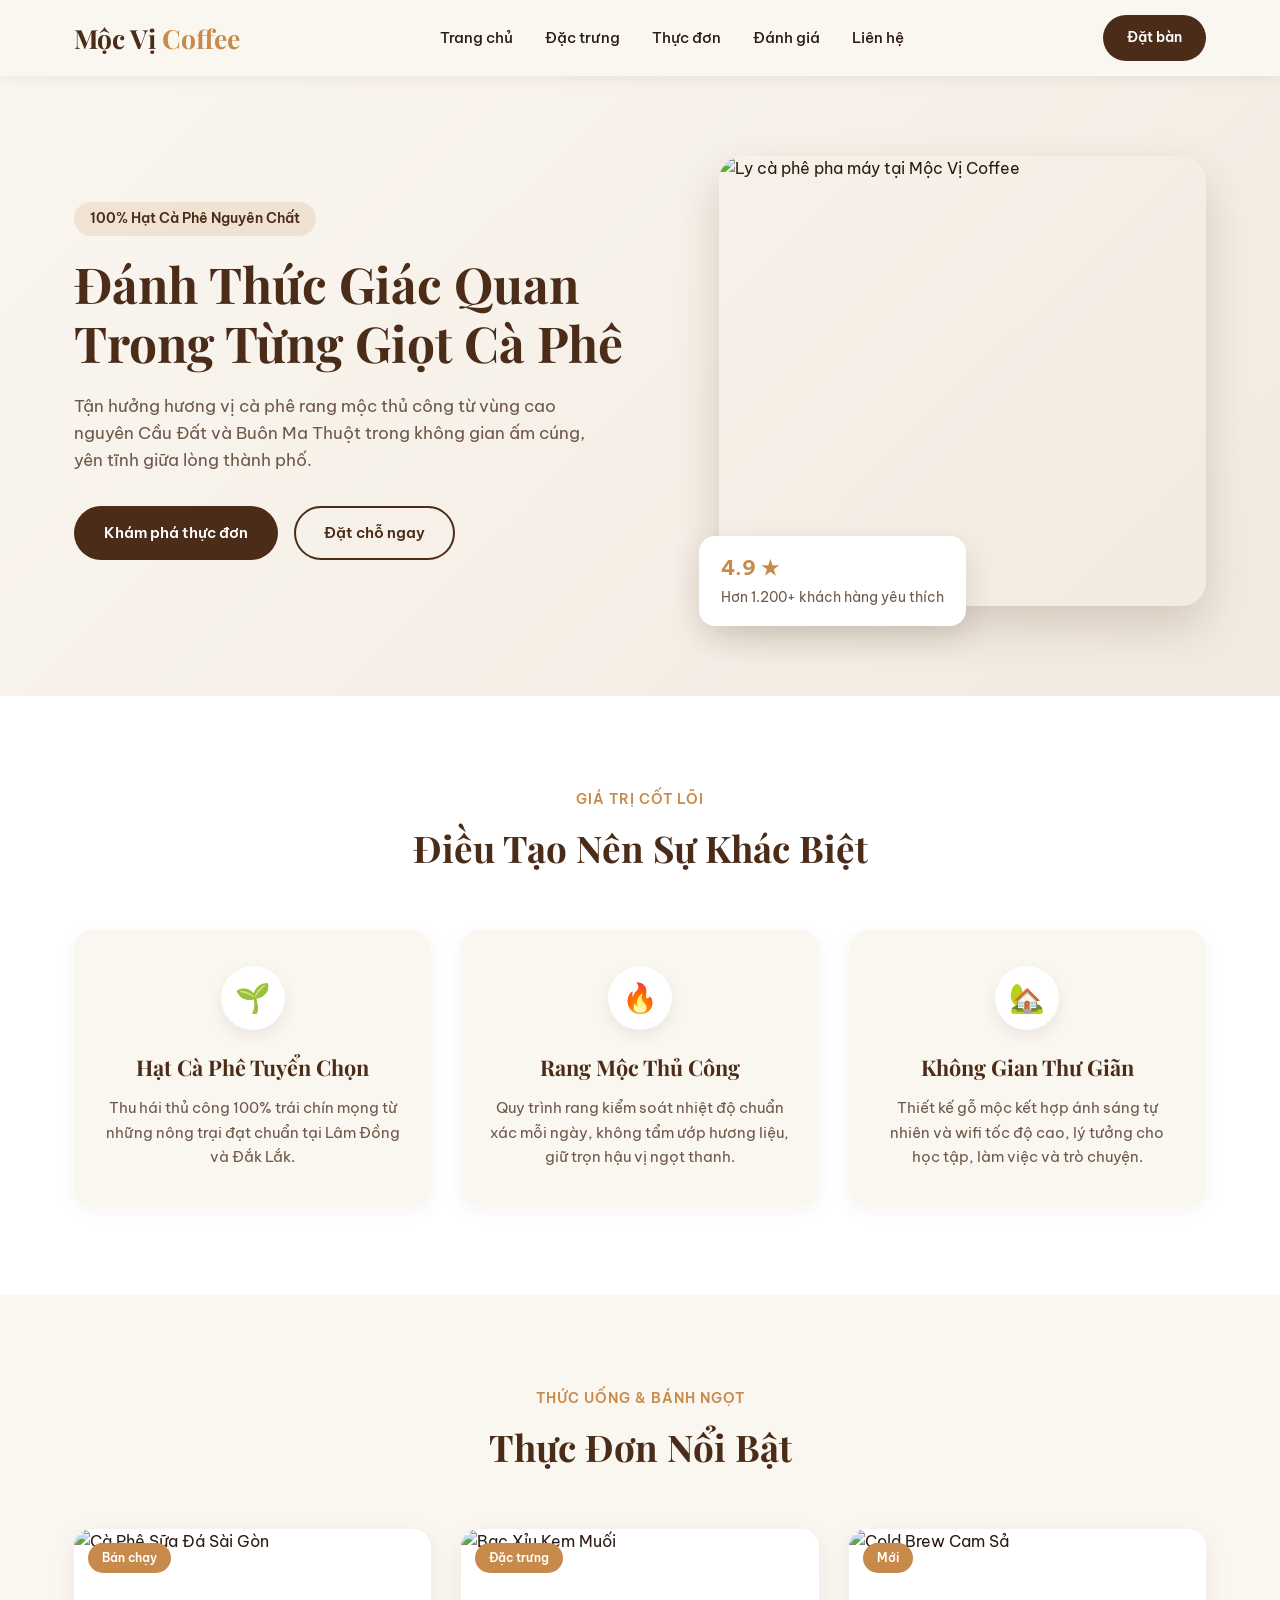
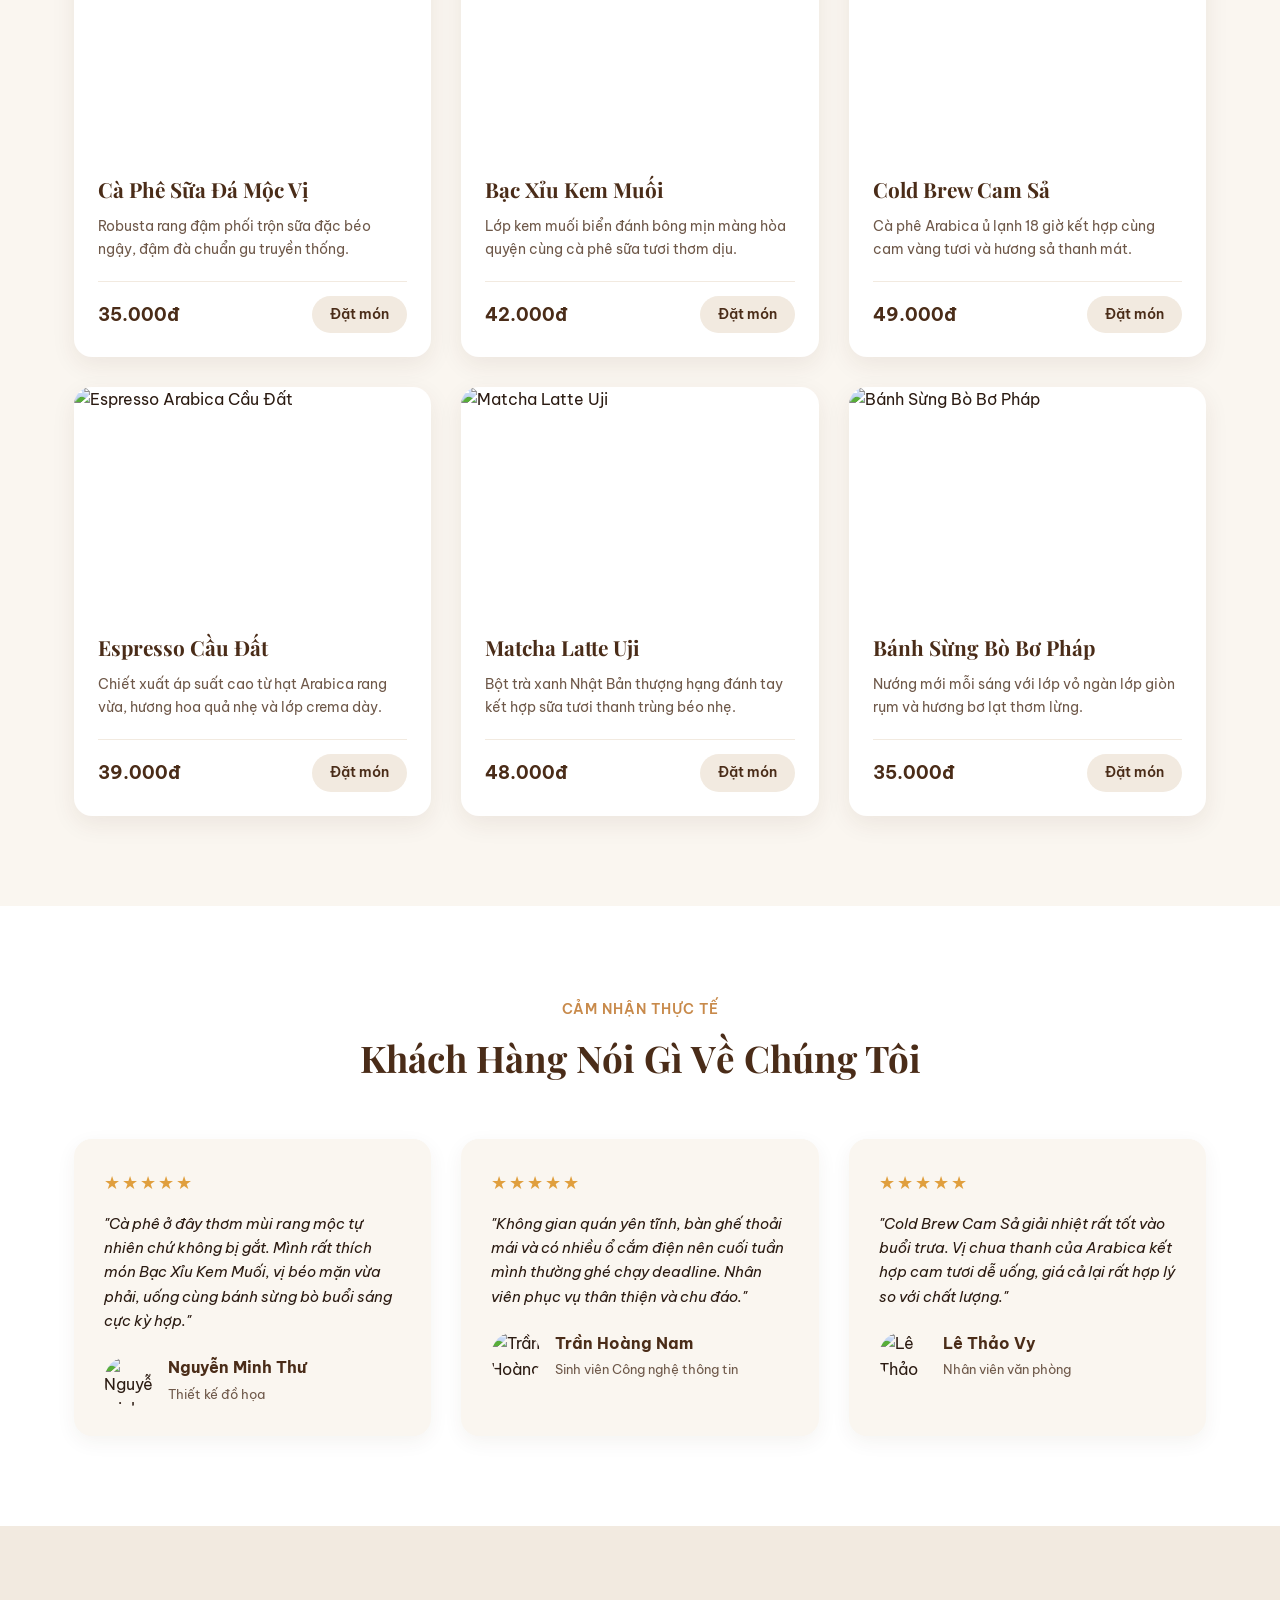
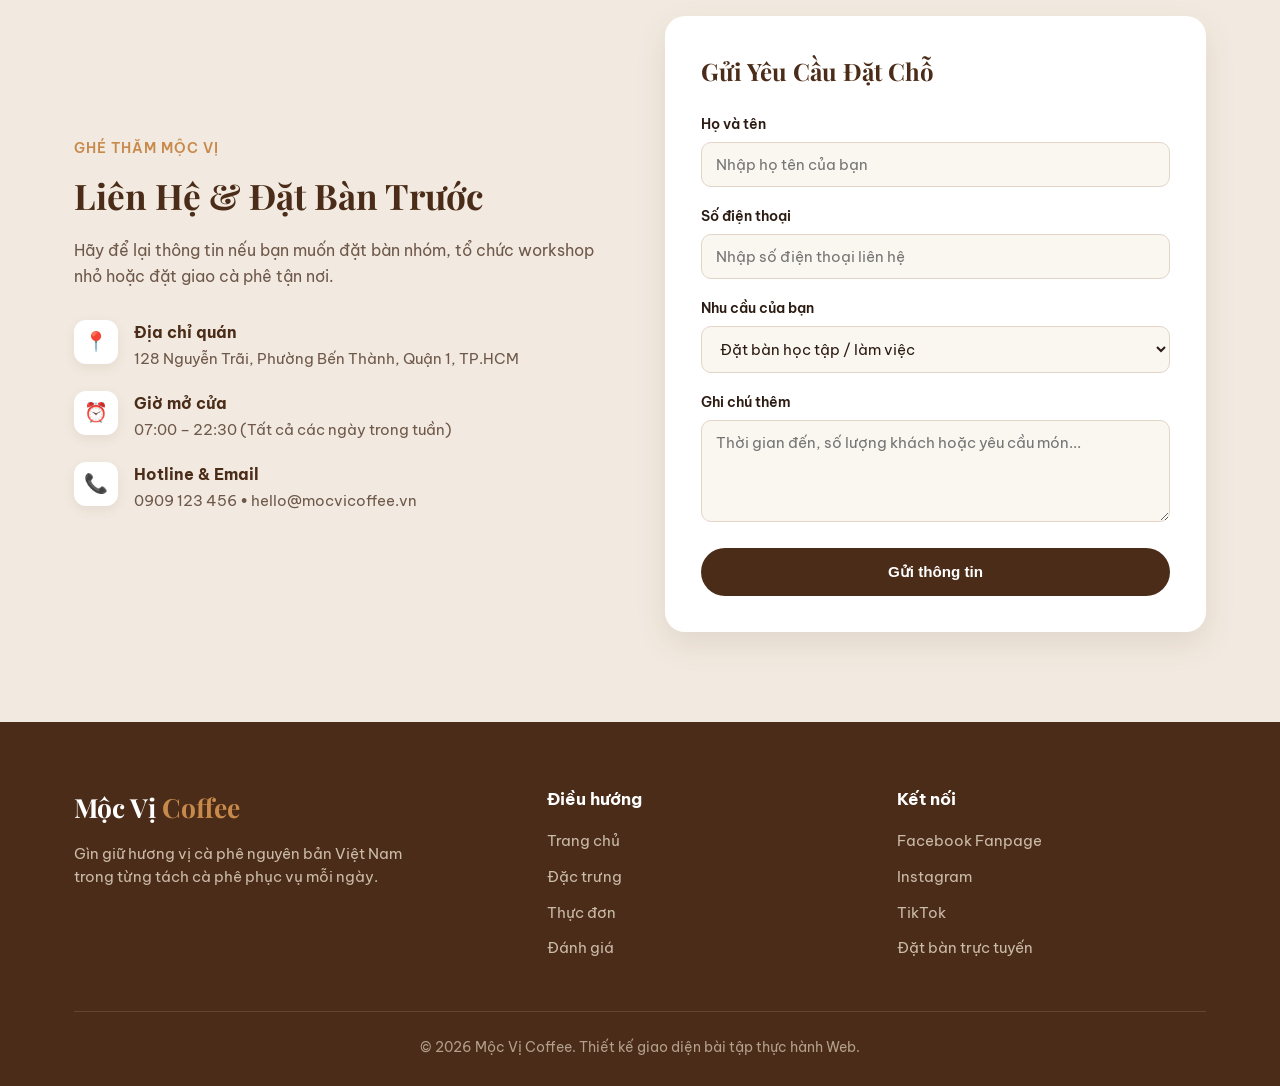
==== index.html @ a9f3b3ee "Signed-off-by: unknown <lengocquyenwe@gmail.com>" ====
<!DOCTYPE html>
<html lang="vi">
<head>
    <meta charset="UTF-8">
    <meta name="viewport" content="width=device-width, initial-scale=1.0">
    <title>Mộc Vị Coffee - Cà Phê Rang Mộc Nguyên Chất</title>
    <link rel="preconnect" href="https://fonts.googleapis.com">
    <link rel="preconnect" href="https://fonts.gstatic.com" crossorigin>
    <link href="https://fonts.googleapis.com/css2?family=Be+Vietnam+Pro:wght@400;500;600;700&family=Playfair+Display:wght@600;700&display=swap" rel="stylesheet">
    <link rel="stylesheet" href="style.css">
</head>
<body>

    <header class="header">
        <div class="container header-inner">
            <a href="#home" class="logo">Mộc Vị <span>Coffee</span></a>
            <nav class="nav">
                <ul class="nav-list">
                    <li><a href="#home" class="nav-link">Trang chủ</a></li>
                    <li><a href="#features" class="nav-link">Đặc trưng</a></li>
                    <li><a href="#products" class="nav-link">Thực đơn</a></li>
                    <li><a href="#reviews" class="nav-link">Đánh giá</a></li>
                    <li><a href="#contact" class="nav-link">Liên hệ</a></li>
                </ul>
            </nav>
            <a href="#contact" class="btn btn-primary btn-sm">Đặt bàn</a>
        </div>
    </header>

    <section id="home" class="hero">
        <div class="container hero-grid">
            <div class="hero-content">
                <span class="hero-tag">100% Hạt Cà Phê Nguyên Chất</span>
                <h1 class="hero-title">Đánh Thức Giác Quan Trong Từng Giọt Cà Phê</h1>
                <p class="hero-desc">
                    Tận hưởng hương vị cà phê rang mộc thủ công từ vùng cao nguyên Cầu Đất và Buôn Ma Thuột trong không gian ấm cúng, yên tĩnh giữa lòng thành phố.
                </p>
                <div class="hero-buttons">
                    <a href="#products" class="btn btn-primary">Khám phá thực đơn</a>
                    <a href="#contact" class="btn btn-outline">Đặt chỗ ngay</a>
                </div>
            </div>
            <div class="hero-image">
                <img src="https://images.unsplash.com/photo-1495474472287-4d71bcdd2085?auto=format&fit=crop&w=900&q=80" alt="Ly cà phê pha máy tại Mộc Vị Coffee">
                <div class="hero-badge">
                    <strong>4.9 ★</strong>
                    <span>Hơn 1.200+ khách hàng yêu thích</span>
                </div>
            </div>
        </div>
    </section>

    <section id="features" class="features">
        <div class="container">
            <div class="section-header">
                <span class="section-subtitle">Giá trị cốt lõi</span>
                <h2 class="section-title">Điều Tạo Nên Sự Khác Biệt</h2>
            </div>
            <div class="features-grid">
                <div class="feature-card">
                    <div class="feature-icon">🌱</div>
                    <h3>Hạt Cà Phê Tuyển Chọn</h3>
                    <p>Thu hái thủ công 100% trái chín mọng từ những nông trại đạt chuẩn tại Lâm Đồng và Đắk Lắk.</p>
                </div>
                <div class="feature-card">
                    <div class="feature-icon">🔥</div>
                    <h3>Rang Mộc Thủ Công</h3>
                    <p>Quy trình rang kiểm soát nhiệt độ chuẩn xác mỗi ngày, không tẩm ướp hương liệu, giữ trọn hậu vị ngọt thanh.</p>
                </div>
                <div class="feature-card">
                    <div class="feature-icon">🏡</div>
                    <h3>Không Gian Thư Giãn</h3>
                    <p>Thiết kế gỗ mộc kết hợp ánh sáng tự nhiên và wifi tốc độ cao, lý tưởng cho học tập, làm việc và trò chuyện.</p>
                </div>
            </div>
        </div>
    </section>

    <section id="products" class="products">
        <div class="container">
            <div class="section-header">
                <span class="section-subtitle">Thức uống & Bánh ngọt</span>
                <h2 class="section-title">Thực Đơn Nổi Bật</h2>
            </div>
            <div class="products-grid">
                <div class="product-card">
                    <span class="product-badge">Bán chạy</span>
                    <div class="product-img">
                        <img src="https://images.unsplash.com/photo-1514432324607-a09d9b4aefdd?auto=format&fit=crop&w=600&q=80" alt="Cà Phê Sữa Đá Sài Gòn">
                    </div>
                    <div class="product-info">
                        <h3>Cà Phê Sữa Đá Mộc Vị</h3>
                        <p>Robusta rang đậm phối trộn sữa đặc béo ngậy, đậm đà chuẩn gu truyền thống.</p>
                        <div class="product-bottom">
                            <span class="price">35.000đ</span>
                            <a href="#contact" class="btn-order">Đặt món</a>
                        </div>
                    </div>
                </div>

                <div class="product-card">
                    <span class="product-badge">Đặc trưng</span>
                    <div class="product-img">
                        <img src="https://images.unsplash.com/photo-1572442388796-11668a67e53d?auto=format&fit=crop&w=600&q=80" alt="Bạc Xỉu Kem Muối">
                    </div>
                    <div class="product-info">
                        <h3>Bạc Xỉu Kem Muối</h3>
                        <p>Lớp kem muối biển đánh bông mịn màng hòa quyện cùng cà phê sữa tươi thơm dịu.</p>
                        <div class="product-bottom">
                            <span class="price">42.000đ</span>
                            <a href="#contact" class="btn-order">Đặt món</a>
                        </div>
                    </div>
                </div>

                <div class="product-card">
                    <span class="product-badge">Mới</span>
                    <div class="product-img">
                        <img src="https://images.unsplash.com/photo-1461023058943-07fcbe16d735?auto=format&fit=crop&w=600&q=80" alt="Cold Brew Cam Sả">
                    </div>
                    <div class="product-info">
                        <h3>Cold Brew Cam Sả</h3>
                        <p>Cà phê Arabica ủ lạnh 18 giờ kết hợp cùng cam vàng tươi và hương sả thanh mát.</p>
                        <div class="product-bottom">
                            <span class="price">49.000đ</span>
                            <a href="#contact" class="btn-order">Đặt món</a>
                        </div>
                    </div>
                </div>

                <div class="product-card">
                    <div class="product-img">
                        <img src="https://images.unsplash.com/photo-1510591509098-f4fdc6d0ff04?auto=format&fit=crop&w=600&q=80" alt="Espresso Arabica Cầu Đất">
                    </div>
                    <div class="product-info">
                        <h3>Espresso Cầu Đất</h3>
                        <p>Chiết xuất áp suất cao từ hạt Arabica rang vừa, hương hoa quả nhẹ và lớp crema dày.</p>
                        <div class="product-bottom">
                            <span class="price">39.000đ</span>
                            <a href="#contact" class="btn-order">Đặt món</a>
                        </div>
                    </div>
                </div>

                <div class="product-card">
                    <div class="product-img">
                        <img src="https://images.unsplash.com/photo-1515823064-d6e0c04616a7?auto=format&fit=crop&w=600&q=80" alt="Matcha Latte Uji">
                    </div>
                    <div class="product-info">
                        <h3>Matcha Latte Uji</h3>
                        <p>Bột trà xanh Nhật Bản thượng hạng đánh tay kết hợp sữa tươi thanh trùng béo nhẹ.</p>
                        <div class="product-bottom">
                            <span class="price">48.000đ</span>
                            <a href="#contact" class="btn-order">Đặt món</a>
                        </div>
                    </div>
                </div>

                <div class="product-card">
                    <div class="product-img">
                        <img src="https://images.unsplash.com/photo-1555507036-ab1f4038808a?auto=format&fit=crop&w=600&q=80" alt="Bánh Sừng Bò Bơ Pháp">
                    </div>
                    <div class="product-info">
                        <h3>Bánh Sừng Bò Bơ Pháp</h3>
                        <p>Nướng mới mỗi sáng với lớp vỏ ngàn lớp giòn rụm và hương bơ lạt thơm lừng.</p>
                        <div class="product-bottom">
                            <span class="price">35.000đ</span>
                            <a href="#contact" class="btn-order">Đặt món</a>
                        </div>
                    </div>
                </div>
            </div>
        </div>
    </section>

    <section id="reviews" class="reviews">
        <div class="container">
            <div class="section-header">
                <span class="section-subtitle">Cảm nhận thực tế</span>
                <h2 class="section-title">Khách Hàng Nói Gì Về Chúng Tôi</h2>
            </div>
            <div class="reviews-grid">
                <div class="review-card">
                    <div class="stars">★★★★★</div>
                    <p class="review-text">
                        "Cà phê ở đây thơm mùi rang mộc tự nhiên chứ không bị gắt. Mình rất thích món Bạc Xỉu Kem Muối, vị béo mặn vừa phải, uống cùng bánh sừng bò buổi sáng cực kỳ hợp."
                    </p>
                    <div class="review-author">
                        <img src="https://images.unsplash.com/photo-1534528741775-53994a69daeb?auto=format&fit=crop&w=150&q=80" alt="Nguyễn Minh Thư">
                        <div>
                            <h4>Nguyễn Minh Thư</h4>
                            <span>Thiết kế đồ họa</span>
                        </div>
                    </div>
                </div>

                <div class="review-card">
                    <div class="stars">★★★★★</div>
                    <p class="review-text">
                        "Không gian quán yên tĩnh, bàn ghế thoải mái và có nhiều ổ cắm điện nên cuối tuần mình thường ghé chạy deadline. Nhân viên phục vụ thân thiện và chu đáo."
                    </p>
                    <div class="review-author">
                        <img src="https://images.unsplash.com/photo-1507003211169-0a1dd7228f2d?auto=format&fit=crop&w=150&q=80" alt="Trần Hoàng Nam">
                        <div>
                            <h4>Trần Hoàng Nam</h4>
                            <span>Sinh viên Công nghệ thông tin</span>
                        </div>
                    </div>
                </div>

                <div class="review-card">
                    <div class="stars">★★★★★</div>
                    <p class="review-text">
                        "Cold Brew Cam Sả giải nhiệt rất tốt vào buổi trưa. Vị chua thanh của Arabica kết hợp cam tươi dễ uống, giá cả lại rất hợp lý so với chất lượng."
                    </p>
                    <div class="review-author">
                        <img src="https://images.unsplash.com/photo-1438761681033-6461ffad8d80?auto=format&fit=crop&w=150&q=80" alt="Lê Thảo Vy">
                        <div>
                            <h4>Lê Thảo Vy</h4>
                            <span>Nhân viên văn phòng</span>
                        </div>
                    </div>
                </div>
            </div>
        </div>
    </section>

    <section id="contact" class="contact">
        <div class="container contact-grid">
            <div class="contact-info">
                <span class="section-subtitle">Ghé thăm Mộc Vị</span>
                <h2>Liên Hệ & Đặt Bàn Trước</h2>
                <p>Hãy để lại thông tin nếu bạn muốn đặt bàn nhóm, tổ chức workshop nhỏ hoặc đặt giao cà phê tận nơi.</p>
                <div class="info-list">
                    <div class="info-item">
                        <span class="info-icon">📍</span>
                        <div>
                            <strong>Địa chỉ quán</strong>
                            <p>128 Nguyễn Trãi, Phường Bến Thành, Quận 1, TP.HCM</p>
                        </div>
                    </div>
                    <div class="info-item">
                        <span class="info-icon">⏰</span>
                        <div>
                            <strong>Giờ mở cửa</strong>
                            <p>07:00 – 22:30 (Tất cả các ngày trong tuần)</p>
                        </div>
                    </div>
                    <div class="info-item">
                        <span class="info-icon">📞</span>
                        <div>
                            <strong>Hotline & Email</strong>
                            <p>0909 123 456 • hello@mocvicoffee.vn</p>
                        </div>
                    </div>
                </div>
            </div>

            <form class="contact-form">
                <h3>Gửi Yêu Cầu Đặt Chỗ</h3>
                <div class="form-group">
                    <label for="fullname">Họ và tên</label>
                    <input type="text" id="fullname" placeholder="Nhập họ tên của bạn" required>
                </div>
                <div class="form-group">
                    <label for="phone">Số điện thoại</label>
                    <input type="tel" id="phone" placeholder="Nhập số điện thoại liên hệ" required>
                </div>
                <div class="form-group">
                    <label for="service">Nhu cầu của bạn</label>
                    <select id="service">
                        <option value="dat-ban">Đặt bàn học tập / làm việc</option>
                        <option value="dat-nhom">Đặt bàn nhóm (4 - 10 người)</option>
                        <option value="giao-hang">Đặt nước giao tận nơi</option>
                    </select>
                </div>
                <div class="form-group">
                    <label for="message">Ghi chú thêm</label>
                    <textarea id="message" rows="4" placeholder="Thời gian đến, số lượng khách hoặc yêu cầu món..."></textarea>
                </div>
                <button type="submit" class="btn btn-primary btn-full">Gửi thông tin</button>
            </form>
        </div>
    </section>

    <footer class="footer">
        <div class="container">
            <div class="footer-grid">
                <div class="footer-brand">
                    <a href="#home" class="logo footer-logo">Mộc Vị <span>Coffee</span></a>
                    <p>Gìn giữ hương vị cà phê nguyên bản Việt Nam trong từng tách cà phê phục vụ mỗi ngày.</p>
                </div>
                <div class="footer-links">
                    <h4>Điều hướng</h4>
                    <ul>
                        <li><a href="#home">Trang chủ</a></li>
                        <li><a href="#features">Đặc trưng</a></li>
                        <li><a href="#products">Thực đơn</a></li>
                        <li><a href="#reviews">Đánh giá</a></li>
                    </ul>
                </div>
                <div class="footer-links">
                    <h4>Kết nối</h4>
                    <ul>
                        <li><a href="#contact">Facebook Fanpage</a></li>
                        <li><a href="#contact">Instagram</a></li>
                        <li><a href="#contact">TikTok</a></li>
                        <li><a href="#contact">Đặt bàn trực tuyến</a></li>
                    </ul>
                </div>
            </div>
            <div class="footer-bottom">
                <p>&copy; 2026 Mộc Vị Coffee. Thiết kế giao diện bài tập thực hành Web.</p>
            </div>
        </div>
    </footer>

</body>
</html>
---- style.css ----
:root {
    --primary: #4A2C18;
    --primary-light: #6B4226;
    --accent: #C88A4B;
    --bg-cream: #FAF6F0;
    --bg-sand: #F2EAE0;
    --bg-white: #FFFFFF;
    --text-dark: #2B1B12;
    --text-muted: #6E5849;
}

* {
    margin: 0;
    padding: 0;
    box-sizing: border-box;
}

html {
    scroll-behavior: smooth;
}

body {
    font-family: 'Be Vietnam Pro', sans-serif;
    color: var(--text-dark);
    background-color: var(--bg-cream);
    line-height: 1.6;
}

h1, h2, h3, .logo {
    font-family: 'Playfair Display', serif;
}

a {
    text-decoration: none;
    color: inherit;
}

ul {
    list-style: none;
}

img {
    max-width: 100%;
    display: block;
}

.container {
    max-width: 1180px;
    margin: 0 auto;
    padding: 0 24px;
}

.btn {
    display: inline-block;
    padding: 13px 28px;
    border-radius: 30px;
    font-weight: 600;
    font-size: 0.95rem;
    cursor: pointer;
    border: 2px solid transparent;
    transition: 0.3s;
}

.btn-primary {
    background-color: var(--primary);
    color: var(--bg-white);
}

.btn-primary:hover {
    background-color: var(--accent);
    transform: translateY(-2px);
    box-shadow: 0 8px 20px rgba(200, 138, 75, 0.35);
}

.btn-outline {
    border-color: var(--primary);
    color: var(--primary);
    background-color: transparent;
}

.btn-outline:hover {
    background-color: var(--primary);
    color: var(--bg-white);
}

.btn-sm {
    padding: 9px 22px;
    font-size: 0.9rem;
}

.btn-full {
    width: 100%;
    text-align: center;
}

.header {
    position: sticky;
    top: 0;
    z-index: 100;
    background-color: rgba(250, 246, 240, 0.96);
    backdrop-filter: blur(8px);
    box-shadow: 0 2px 15px rgba(74, 44, 24, 0.08);
}

.header-inner {
    display: flex;
    justify-content: space-between;
    align-items: center;
    height: 76px;
}

.logo {
    font-size: 1.65rem;
    font-weight: 700;
    color: var(--primary);
}

.logo span {
    color: var(--accent);
}

.nav-list {
    display: flex;
    gap: 32px;
}

.nav-link {
    font-weight: 500;
    font-size: 0.95rem;
    color: var(--text-dark);
    transition: 0.3s;
}

.nav-link:hover {
    color: var(--accent);
}

.hero {
    padding: 80px 0 90px;
    background: linear-gradient(135deg, var(--bg-cream) 0%, var(--bg-sand) 100%);
}

.hero-grid {
    display: grid;
    grid-template-columns: 1.1fr 0.9fr;
    align-items: center;
    gap: 50px;
}

.hero-tag {
    display: inline-block;
    background-color: rgba(200, 138, 75, 0.16);
    color: var(--primary);
    padding: 6px 16px;
    border-radius: 20px;
    font-size: 0.85rem;
    font-weight: 600;
    margin-bottom: 18px;
}

.hero-title {
    font-size: 3.1rem;
    line-height: 1.2;
    color: var(--primary);
    margin-bottom: 20px;
}

.hero-desc {
    color: var(--text-muted);
    font-size: 1.05rem;
    margin-bottom: 32px;
    max-width: 520px;
}

.hero-buttons {
    display: flex;
    gap: 16px;
    flex-wrap: wrap;
}

.hero-image {
    position: relative;
}

.hero-image img {
    width: 100%;
    height: 450px;
    object-fit: cover;
    border-radius: 24px;
    box-shadow: 0 20px 45px rgba(74, 44, 24, 0.18);
}

.hero-badge {
    position: absolute;
    bottom: -20px;
    left: -20px;
    background-color: var(--bg-white);
    padding: 16px 22px;
    border-radius: 16px;
    box-shadow: 0 12px 30px rgba(74, 44, 24, 0.14);
}

.hero-badge strong {
    display: block;
    font-size: 1.25rem;
    color: var(--accent);
}

.hero-badge span {
    font-size: 0.85rem;
    color: var(--text-muted);
}

.section-header {
    text-align: center;
    margin-bottom: 52px;
}

.section-subtitle {
    display: inline-block;
    color: var(--accent);
    font-weight: 600;
    font-size: 0.9rem;
    text-transform: uppercase;
    letter-spacing: 1px;
    margin-bottom: 8px;
}

.section-title {
    font-size: 2.3rem;
    color: var(--primary);
}

.features {
    padding: 90px 0;
    background-color: var(--bg-white);
}

.features-grid {
    display: grid;
    grid-template-columns: repeat(3, 1fr);
    gap: 30px;
}

.feature-card {
    background-color: var(--bg-cream);
    padding: 36px 28px;
    border-radius: 18px;
    text-align: center;
    box-shadow: 0 6px 20px rgba(74, 44, 24, 0.05);
    transition: 0.3s;
}

.feature-card:hover {
    transform: translateY(-8px);
    box-shadow: 0 14px 30px rgba(74, 44, 24, 0.12);
}

.feature-icon {
    width: 64px;
    height: 64px;
    margin: 0 auto 20px;
    background-color: var(--bg-white);
    border-radius: 50%;
    display: flex;
    align-items: center;
    justify-content: center;
    font-size: 1.8rem;
    box-shadow: 0 6px 15px rgba(74, 44, 24, 0.08);
}

.feature-card h3 {
    font-size: 1.35rem;
    color: var(--primary);
    margin-bottom: 12px;
}

.feature-card p {
    color: var(--text-muted);
    font-size: 0.95rem;
}

.products {
    padding: 90px 0;
    background-color: var(--bg-cream);
}

.products-grid {
    display: grid;
    grid-template-columns: repeat(3, 1fr);
    gap: 30px;
}

.product-card {
    position: relative;
    background-color: var(--bg-white);
    border-radius: 18px;
    overflow: hidden;
    box-shadow: 0 8px 24px rgba(74, 44, 24, 0.08);
    transition: 0.3s;
}

.product-card:hover {
    transform: translateY(-10px);
    box-shadow: 0 18px 36px rgba(74, 44, 24, 0.16);
}

.product-badge {
    position: absolute;
    top: 14px;
    left: 14px;
    z-index: 2;
    background-color: var(--accent);
    color: var(--bg-white);
    padding: 5px 14px;
    border-radius: 20px;
    font-size: 0.78rem;
    font-weight: 600;
}

.product-img {
    height: 220px;
    overflow: hidden;
}

.product-img img {
    width: 100%;
    height: 100%;
    object-fit: cover;
    transition: 0.4s;
}

.product-card:hover .product-img img {
    transform: scale(1.06);
}

.product-info {
    padding: 24px;
}

.product-info h3 {
    font-size: 1.3rem;
    color: var(--primary);
    margin-bottom: 8px;
}

.product-info p {
    color: var(--text-muted);
    font-size: 0.9rem;
    margin-bottom: 20px;
}

.product-bottom {
    display: flex;
    justify-content: space-between;
    align-items: center;
    padding-top: 14px;
    border-top: 1px solid var(--bg-sand);
}

.price {
    font-weight: 700;
    font-size: 1.15rem;
    color: var(--primary);
}

.btn-order {
    padding: 8px 18px;
    background-color: var(--bg-sand);
    color: var(--primary);
    border-radius: 20px;
    font-size: 0.85rem;
    font-weight: 600;
    transition: 0.3s;
}

.btn-order:hover {
    background-color: var(--primary);
    color: var(--bg-white);
}

.reviews {
    padding: 90px 0;
    background-color: var(--bg-white);
}

.reviews-grid {
    display: grid;
    grid-template-columns: repeat(3, 1fr);
    gap: 30px;
}

.review-card {
    background-color: var(--bg-cream);
    padding: 30px;
    border-radius: 18px;
    box-shadow: 0 6px 20px rgba(74, 44, 24, 0.06);
    transition: 0.3s;
}

.review-card:hover {
    transform: translateY(-6px);
    box-shadow: 0 12px 28px rgba(74, 44, 24, 0.12);
}

.stars {
    color: #E09F3E;
    font-size: 1.1rem;
    letter-spacing: 2px;
    margin-bottom: 14px;
}

.review-text {
    color: var(--text-dark);
    font-size: 0.95rem;
    font-style: italic;
    margin-bottom: 22px;
}

.review-author {
    display: flex;
    align-items: center;
    gap: 14px;
}

.review-author img {
    width: 50px;
    height: 50px;
    border-radius: 50%;
    object-fit: cover;
}

.review-author h4 {
    font-size: 1rem;
    color: var(--primary);
}

.review-author span {
    font-size: 0.82rem;
    color: var(--text-muted);
}

.contact {
    padding: 90px 0;
    background-color: var(--bg-sand);
}

.contact-grid {
    display: grid;
    grid-template-columns: 1fr 1fr;
    gap: 50px;
    align-items: center;
}

.contact-info h2 {
    font-size: 2.2rem;
    color: var(--primary);
    margin-bottom: 14px;
}

.contact-info > p {
    color: var(--text-muted);
    margin-bottom: 30px;
}

.info-list {
    display: flex;
    flex-direction: column;
    gap: 20px;
}

.info-item {
    display: flex;
    align-items: flex-start;
    gap: 16px;
}

.info-icon {
    width: 44px;
    height: 44px;
    background-color: var(--bg-white);
    border-radius: 12px;
    display: flex;
    align-items: center;
    justify-content: center;
    font-size: 1.2rem;
    box-shadow: 0 4px 12px rgba(74, 44, 24, 0.08);
    flex-shrink: 0;
}

.info-item strong {
    display: block;
    color: var(--primary);
    margin-bottom: 2px;
}

.info-item p {
    color: var(--text-muted);
    font-size: 0.92rem;
}

.contact-form {
    background-color: var(--bg-white);
    padding: 36px;
    border-radius: 20px;
    box-shadow: 0 12px 32px rgba(74, 44, 24, 0.1);
}

.contact-form h3 {
    font-size: 1.5rem;
    color: var(--primary);
    margin-bottom: 22px;
}

.form-group {
    margin-bottom: 18px;
}

.form-group label {
    display: block;
    font-size: 0.9rem;
    font-weight: 600;
    color: var(--text-dark);
    margin-bottom: 6px;
}

.form-group input,
.form-group select,
.form-group textarea {
    width: 100%;
    padding: 12px 14px;
    border: 1.5px solid #E2D5C8;
    border-radius: 10px;
    font-family: inherit;
    font-size: 0.95rem;
    color: var(--text-dark);
    background-color: var(--bg-cream);
    transition: 0.3s;
}

.form-group input:focus,
.form-group select:focus,
.form-group textarea:focus {
    outline: none;
    border-color: var(--accent);
    background-color: var(--bg-white);
}

.footer {
    background-color: var(--primary);
    color: #EAE0D5;
    padding: 64px 0 28px;
}

.footer-grid {
    display: grid;
    grid-template-columns: 1.4fr 1fr 1fr;
    gap: 40px;
    padding-bottom: 40px;
    border-bottom: 1px solid rgba(255, 255, 255, 0.12);
}

.footer-logo {
    color: var(--bg-white);
    display: inline-block;
    margin-bottom: 14px;
}

.footer-brand p {
    font-size: 0.92rem;
    color: #CBBBA9;
    max-width: 340px;
}

.footer-links h4 {
    color: var(--bg-white);
    font-size: 1.05rem;
    margin-bottom: 16px;
}

.footer-links li {
    margin-bottom: 10px;
}

.footer-links a {
    font-size: 0.92rem;
    color: #CBBBA9;
    transition: 0.3s;
}

.footer-links a:hover {
    color: var(--accent);
}

.footer-bottom {
    text-align: center;
    padding-top: 24px;
    font-size: 0.88rem;
    color: #B29F8C;
}

@media (max-width: 992px) {
    .hero-grid,
    .contact-grid {
        grid-template-columns: 1fr;
    }

    .features-grid,
    .products-grid,
    .reviews-grid {
        grid-template-columns: repeat(2, 1fr);
    }

    .hero-badge {
        left: 16px;
        bottom: 16px;
    }
}

@media (max-width: 680px) {
    .nav {
        display: none;
    }

    .hero-title {
        font-size: 2.3rem;
    }

    .features-grid,
    .products-grid,
    .reviews-grid,
    .footer-grid {
        grid-template-columns: 1fr;
    }
}
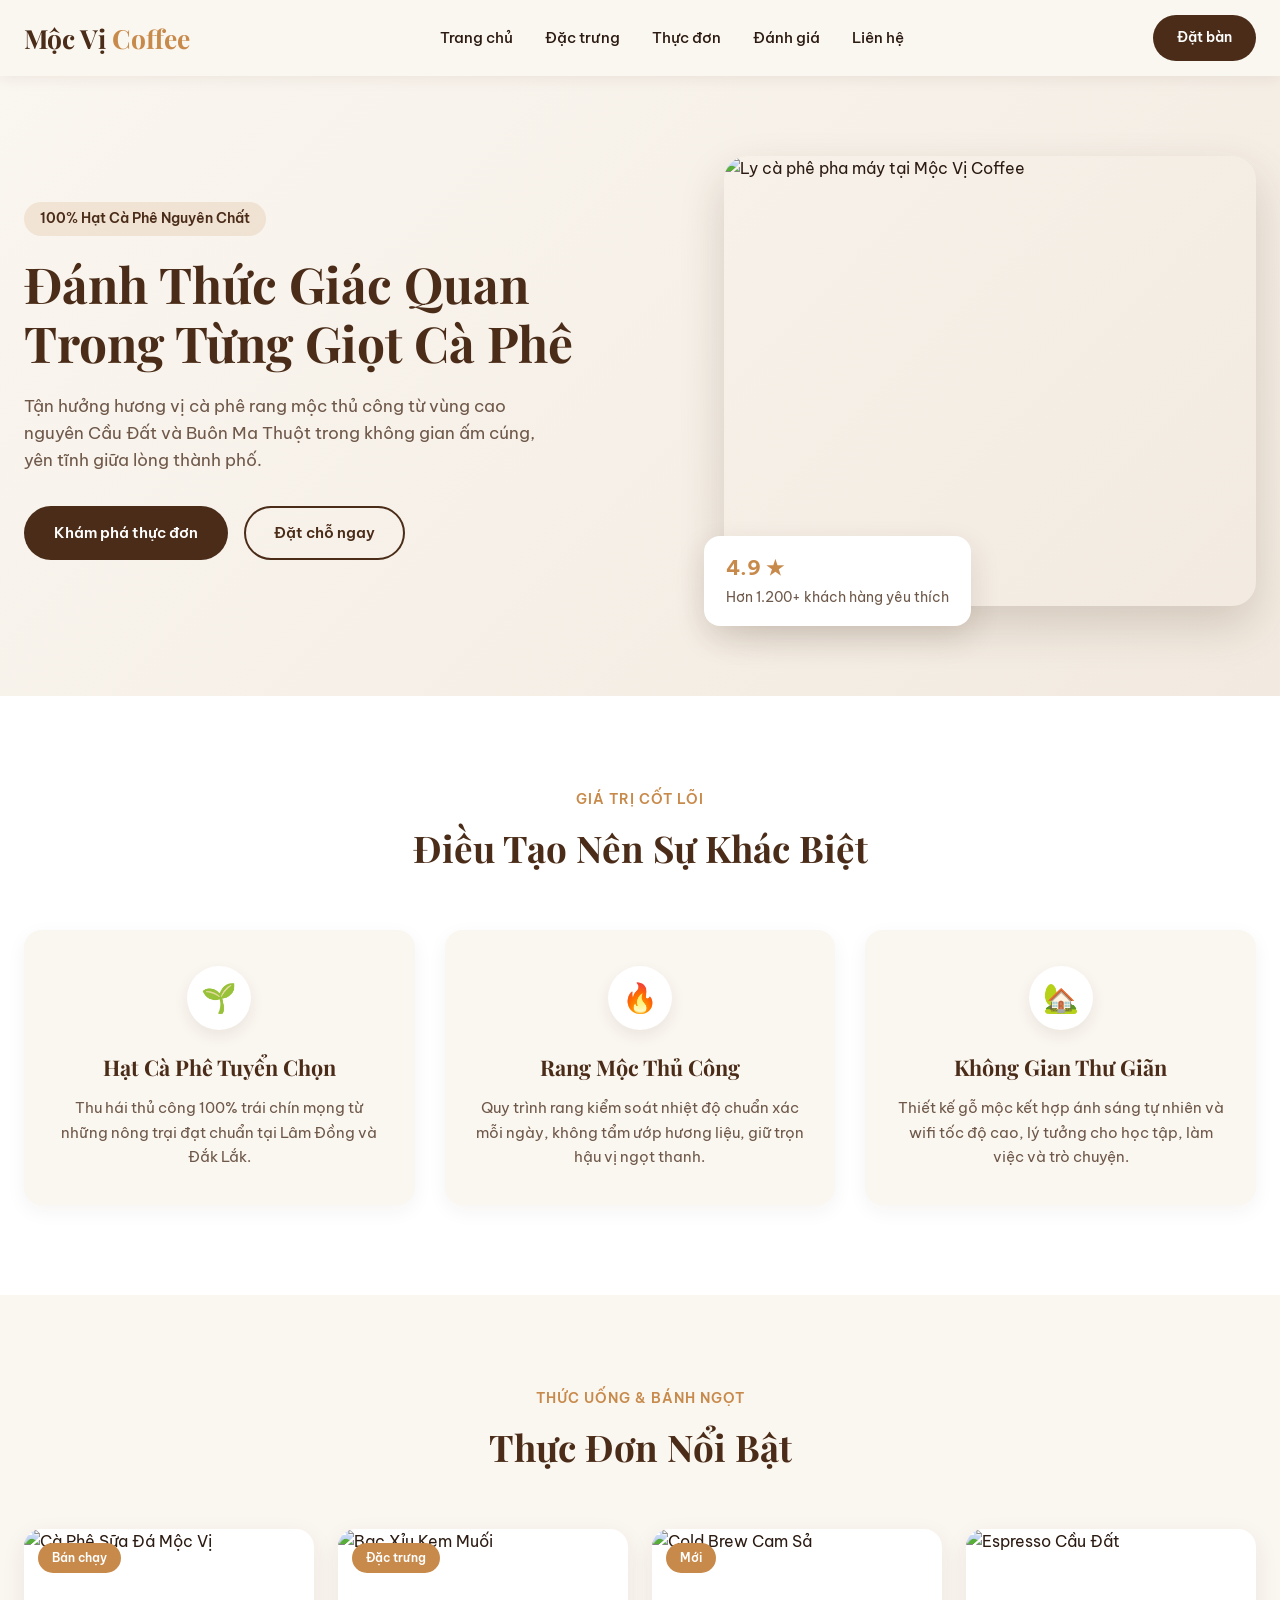
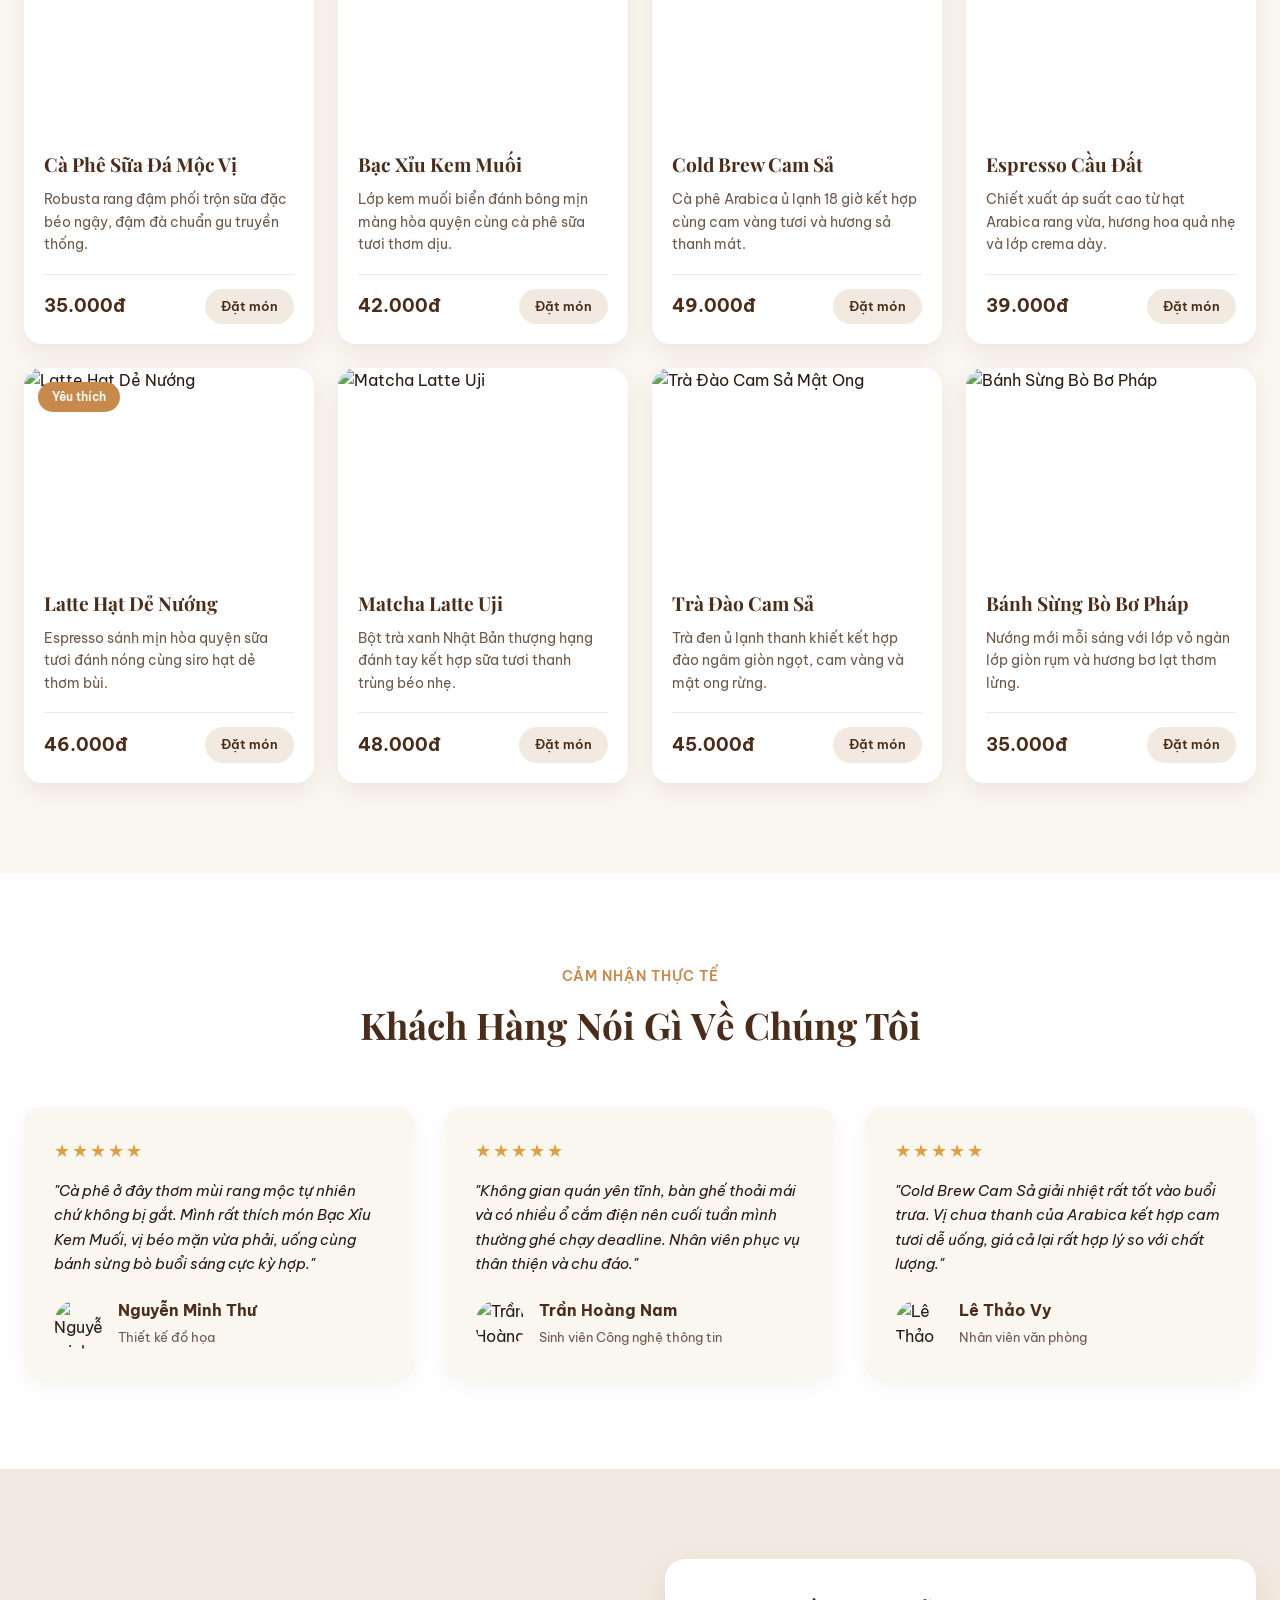
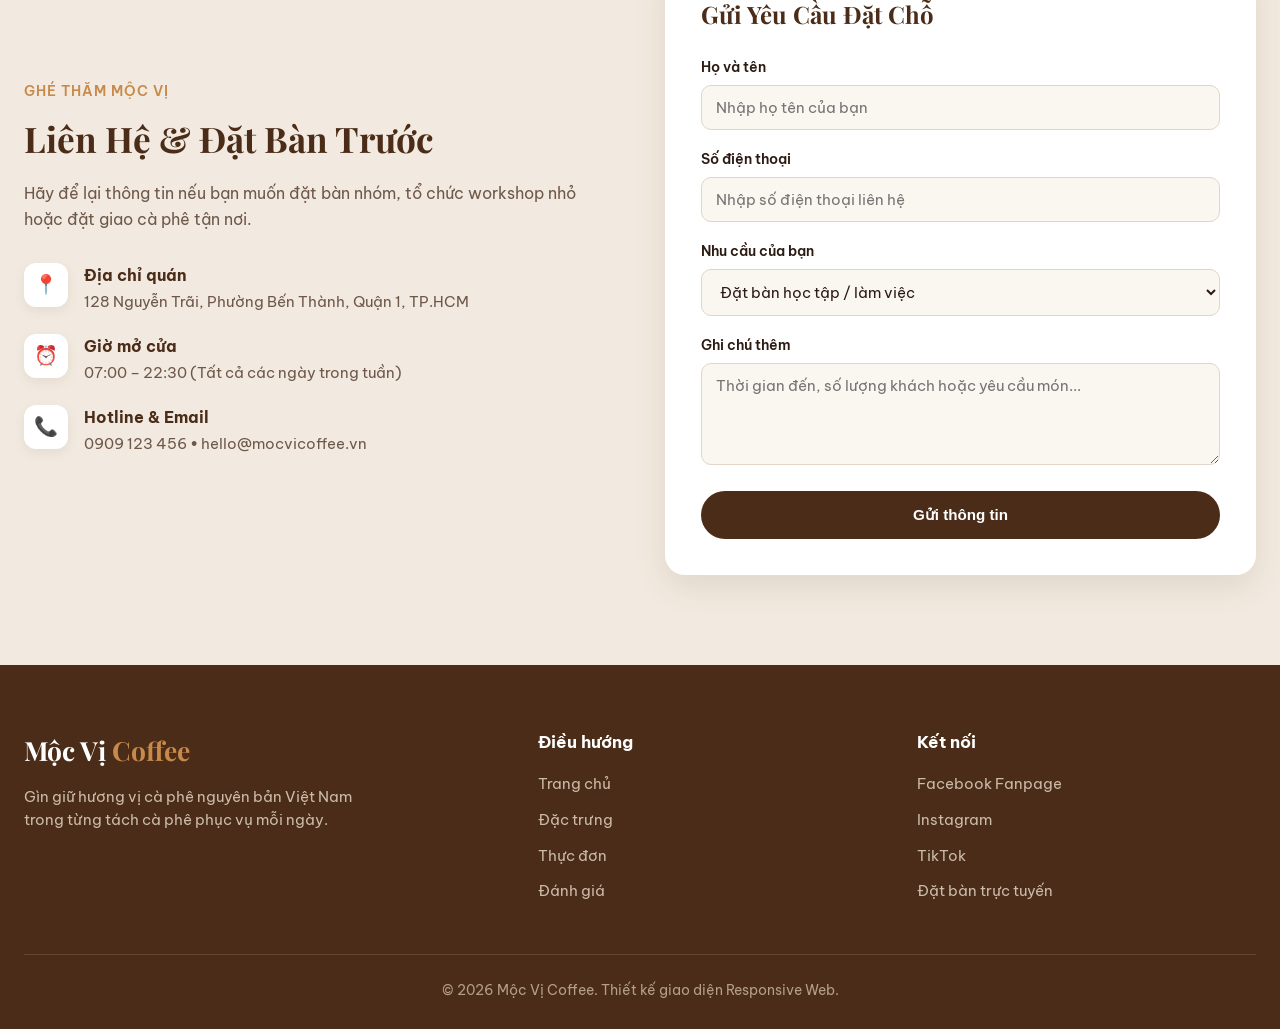
==== commit ebb30151: "Signed-off-by: unknown <lengocquyenwe@gmail.com>" ====
--- a/index.html
+++ b/index.html
@@ -14,6 +14,14 @@
     <header class="header">
         <div class="container header-inner">
             <a href="#home" class="logo">Mộc Vị <span>Coffee</span></a>
+
+            <input type="checkbox" id="menu-toggle" class="menu-toggle">
+            <label for="menu-toggle" class="menu-btn" aria-label="Mở menu">
+                <span></span>
+                <span></span>
+                <span></span>
+            </label>
+
             <nav class="nav">
                 <ul class="nav-list">
                     <li><a href="#home" class="nav-link">Trang chủ</a></li>
@@ -23,7 +31,8 @@
                     <li><a href="#contact" class="nav-link">Liên hệ</a></li>
                 </ul>
             </nav>
-            <a href="#contact" class="btn btn-primary btn-sm">Đặt bàn</a>
+
+            <a href="#contact" class="btn btn-primary btn-sm header-cta">Đặt bàn</a>
         </div>
     </header>
 
@@ -86,7 +95,7 @@
                 <div class="product-card">
                     <span class="product-badge">Bán chạy</span>
                     <div class="product-img">
-                        <img src="https://images.unsplash.com/photo-1514432324607-a09d9b4aefdd?auto=format&fit=crop&w=600&q=80" alt="Cà Phê Sữa Đá Sài Gòn">
+                        <img src="https://images.unsplash.com/photo-1514432324607-a09d9b4aefdd?auto=format&fit=crop&w=600&q=80" alt="Cà Phê Sữa Đá Mộc Vị">
                     </div>
                     <div class="product-info">
                         <h3>Cà Phê Sữa Đá Mộc Vị</h3>
@@ -130,7 +139,7 @@
 
                 <div class="product-card">
                     <div class="product-img">
-                        <img src="https://images.unsplash.com/photo-1510591509098-f4fdc6d0ff04?auto=format&fit=crop&w=600&q=80" alt="Espresso Arabica Cầu Đất">
+                        <img src="https://images.unsplash.com/photo-1510591509098-f4fdc6d0ff04?auto=format&fit=crop&w=600&q=80" alt="Espresso Cầu Đất">
                     </div>
                     <div class="product-info">
                         <h3>Espresso Cầu Đất</h3>
@@ -143,6 +152,21 @@
                 </div>
 
                 <div class="product-card">
+                    <span class="product-badge">Yêu thích</span>
+                    <div class="product-img">
+                        <img src="https://images.unsplash.com/photo-1534778101976-62847782c213?auto=format&fit=crop&w=600&q=80" alt="Latte Hạt Dẻ Nướng">
+                    </div>
+                    <div class="product-info">
+                        <h3>Latte Hạt Dẻ Nướng</h3>
+                        <p>Espresso sánh mịn hòa quyện sữa tươi đánh nóng cùng siro hạt dẻ thơm bùi.</p>
+                        <div class="product-bottom">
+                            <span class="price">46.000đ</span>
+                            <a href="#contact" class="btn-order">Đặt món</a>
+                        </div>
+                    </div>
+                </div>
+
+                <div class="product-card">
                     <div class="product-img">
                         <img src="https://images.unsplash.com/photo-1515823064-d6e0c04616a7?auto=format&fit=crop&w=600&q=80" alt="Matcha Latte Uji">
                     </div>
@@ -151,6 +175,20 @@
                         <p>Bột trà xanh Nhật Bản thượng hạng đánh tay kết hợp sữa tươi thanh trùng béo nhẹ.</p>
                         <div class="product-bottom">
                             <span class="price">48.000đ</span>
+                            <a href="#contact" class="btn-order">Đặt món</a>
+                        </div>
+                    </div>
+                </div>
+
+                <div class="product-card">
+                    <div class="product-img">
+                        <img src="https://images.unsplash.com/photo-1556679343-c7306c1976bc?auto=format&fit=crop&w=600&q=80" alt="Trà Đào Cam Sả Mật Ong">
+                    </div>
+                    <div class="product-info">
+                        <h3>Trà Đào Cam Sả</h3>
+                        <p>Trà đen ủ lạnh thanh khiết kết hợp đào ngâm giòn ngọt, cam vàng và mật ong rừng.</p>
+                        <div class="product-bottom">
+                            <span class="price">45.000đ</span>
                             <a href="#contact" class="btn-order">Đặt món</a>
                         </div>
                     </div>
@@ -310,7 +348,7 @@
                 </div>
             </div>
             <div class="footer-bottom">
-                <p>&copy; 2026 Mộc Vị Coffee. Thiết kế giao diện bài tập thực hành Web.</p>
+                <p>&copy; 2026 Mộc Vị Coffee. Thiết kế giao diện Responsive Web.</p>
             </div>
         </div>
     </footer>
--- a/style.css
+++ b/style.css
@@ -24,6 +24,7 @@
     color: var(--text-dark);
     background-color: var(--bg-cream);
     line-height: 1.6;
+    overflow-x: hidden;
 }
 
 h1, h2, h3, .logo {
@@ -45,7 +46,7 @@
 }
 
 .container {
-    max-width: 1180px;
+    max-width: 1320px;
     margin: 0 auto;
     padding: 0 24px;
 }
@@ -103,6 +104,7 @@
 }
 
 .header-inner {
+    position: relative;
     display: flex;
     justify-content: space-between;
     align-items: center;
@@ -117,6 +119,11 @@
 
 .logo span {
     color: var(--accent);
+}
+
+.menu-toggle,
+.menu-btn {
+    display: none;
 }
 
 .nav-list {
@@ -169,7 +176,7 @@
     color: var(--text-muted);
     font-size: 1.05rem;
     margin-bottom: 32px;
-    max-width: 520px;
+    max-width: 540px;
 }
 
 .hero-buttons {
@@ -287,12 +294,14 @@
 
 .products-grid {
     display: grid;
-    grid-template-columns: repeat(3, 1fr);
-    gap: 30px;
+    grid-template-columns: repeat(4, 1fr);
+    gap: 24px;
 }
 
 .product-card {
     position: relative;
+    display: flex;
+    flex-direction: column;
     background-color: var(--bg-white);
     border-radius: 18px;
     overflow: hidden;
@@ -319,7 +328,7 @@
 }
 
 .product-img {
-    height: 220px;
+    height: 200px;
     overflow: hidden;
 }
 
@@ -335,19 +344,23 @@
 }
 
 .product-info {
-    padding: 24px;
+    display: flex;
+    flex-direction: column;
+    flex: 1;
+    padding: 20px;
 }
 
 .product-info h3 {
-    font-size: 1.3rem;
+    font-size: 1.2rem;
     color: var(--primary);
     margin-bottom: 8px;
 }
 
 .product-info p {
     color: var(--text-muted);
-    font-size: 0.9rem;
-    margin-bottom: 20px;
+    font-size: 0.88rem;
+    margin-bottom: 18px;
+    flex: 1;
 }
 
 .product-bottom {
@@ -360,16 +373,16 @@
 
 .price {
     font-weight: 700;
-    font-size: 1.15rem;
+    font-size: 1.1rem;
     color: var(--primary);
 }
 
 .btn-order {
-    padding: 8px 18px;
+    padding: 7px 16px;
     background-color: var(--bg-sand);
     color: var(--primary);
     border-radius: 20px;
-    font-size: 0.85rem;
+    font-size: 0.84rem;
     font-weight: 600;
     transition: 0.3s;
 }
@@ -599,31 +612,129 @@
     color: #B29F8C;
 }
 
-@media (max-width: 992px) {
+@media screen and (max-width: 1024px) {
+    .hero-title {
+        font-size: 2.6rem;
+    }
+
+    .products-grid {
+        grid-template-columns: repeat(2, 1fr);
+        gap: 24px;
+    }
+
+    .features-grid,
+    .reviews-grid {
+        grid-template-columns: repeat(2, 1fr);
+    }
+}
+
+@media screen and (max-width: 768px) {
+    .menu-btn {
+        display: flex;
+        flex-direction: column;
+        justify-content: space-between;
+        width: 28px;
+        height: 20px;
+        cursor: pointer;
+    }
+
+    .menu-btn span {
+        display: block;
+        width: 100%;
+        height: 3px;
+        background-color: var(--primary);
+        border-radius: 3px;
+        transition: 0.3s;
+    }
+
+    .header-cta {
+        display: none;
+    }
+
+    .nav {
+        position: absolute;
+        top: 76px;
+        left: 0;
+        width: 100%;
+        background-color: var(--bg-cream);
+        border-top: 1px solid var(--bg-sand);
+        box-shadow: 0 12px 24px rgba(74, 44, 24, 0.12);
+        max-height: 0;
+        overflow: hidden;
+        transition: max-height 0.35s ease;
+    }
+
+    .menu-toggle:checked ~ .nav {
+        max-height: 320px;
+    }
+
+    .nav-list {
+        flex-direction: column;
+        gap: 0;
+        padding: 12px 24px 20px;
+    }
+
+    .nav-link {
+        display: block;
+        padding: 12px 0;
+        border-bottom: 1px solid var(--bg-sand);
+    }
+
+    .hero {
+        padding: 56px 0 70px;
+    }
+
     .hero-grid,
     .contact-grid {
         grid-template-columns: 1fr;
-    }
-
-    .features-grid,
-    .products-grid,
-    .reviews-grid {
-        grid-template-columns: repeat(2, 1fr);
+        gap: 36px;
+    }
+
+    .hero-title {
+        font-size: 2.3rem;
+    }
+
+    .hero-image img {
+        height: 360px;
     }
 
     .hero-badge {
         left: 16px;
         bottom: 16px;
     }
-}
-
-@media (max-width: 680px) {
-    .nav {
-        display: none;
+
+    .products-grid {
+        grid-template-columns: repeat(2, 1fr);
+        gap: 20px;
+    }
+
+    .footer-grid {
+        grid-template-columns: 1fr 1fr;
+    }
+}
+
+@media screen and (max-width: 576px) {
+    .container {
+        padding: 0 16px;
+    }
+
+    .section-title {
+        font-size: 1.85rem;
     }
 
     .hero-title {
-        font-size: 2.3rem;
+        font-size: 1.95rem;
+    }
+
+    .hero-image img {
+        height: 280px;
+    }
+
+    .features,
+    .products,
+    .reviews,
+    .contact {
+        padding: 64px 0;
     }
 
     .features-grid,
@@ -631,5 +742,10 @@
     .reviews-grid,
     .footer-grid {
         grid-template-columns: 1fr;
+        gap: 20px;
+    }
+
+    .contact-form {
+        padding: 24px 18px;
     }
 }
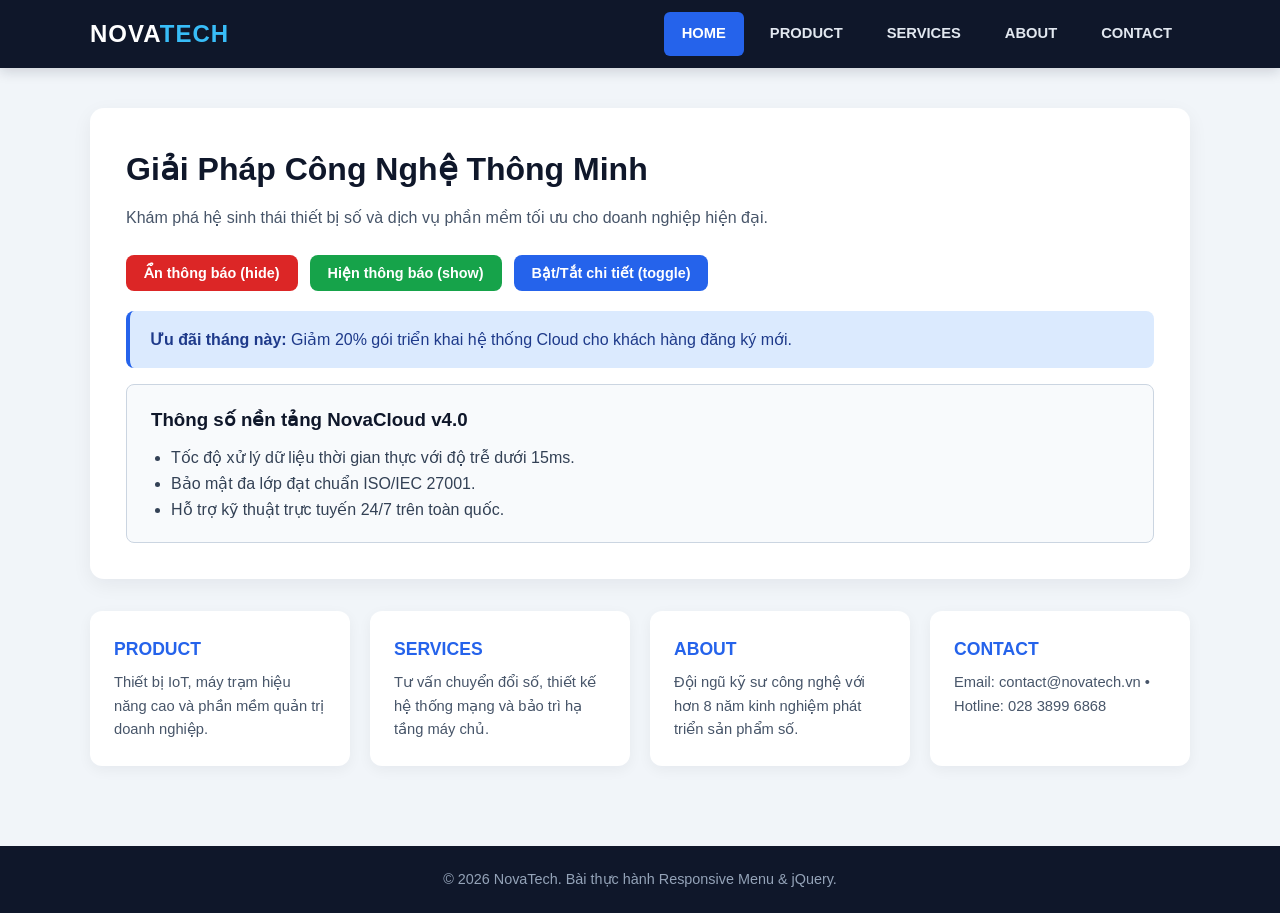
==== commit 37b08c07: "Signed-off-by: unknown <lengocquyenwe@gmail.com>" ====
--- a/index.html
+++ b/index.html
@@ -3,355 +3,79 @@
 <head>
     <meta charset="UTF-8">
     <meta name="viewport" content="width=device-width, initial-scale=1.0">
-    <title>Mộc Vị Coffee - Cà Phê Rang Mộc Nguyên Chất</title>
-    <link rel="preconnect" href="https://fonts.googleapis.com">
-    <link rel="preconnect" href="https://fonts.gstatic.com" crossorigin>
-    <link href="https://fonts.googleapis.com/css2?family=Be+Vietnam+Pro:wght@400;500;600;700&family=Playfair+Display:wght@600;700&display=swap" rel="stylesheet">
+    <title>NovaTech - Responsive Menu & jQuery</title>
     <link rel="stylesheet" href="style.css">
+    <script src="https://code.jquery.com/jquery-3.7.1.min.js"></script>
 </head>
 <body>
 
     <header class="header">
-        <div class="container header-inner">
-            <a href="#home" class="logo">Mộc Vị <span>Coffee</span></a>
+        <div class="container nav-wrapper">
+            <a href="#home" class="logo">NOVA<span>TECH</span></a>
 
-            <input type="checkbox" id="menu-toggle" class="menu-toggle">
-            <label for="menu-toggle" class="menu-btn" aria-label="Mở menu">
-                <span></span>
-                <span></span>
-                <span></span>
-            </label>
+            <button id="menuButton" type="button">☰ MENU</button>
 
-            <nav class="nav">
-                <ul class="nav-list">
-                    <li><a href="#home" class="nav-link">Trang chủ</a></li>
-                    <li><a href="#features" class="nav-link">Đặc trưng</a></li>
-                    <li><a href="#products" class="nav-link">Thực đơn</a></li>
-                    <li><a href="#reviews" class="nav-link">Đánh giá</a></li>
-                    <li><a href="#contact" class="nav-link">Liên hệ</a></li>
+            <nav class="navbar">
+                <ul id="menu">
+                    <li><a href="#home" class="active">HOME</a></li>
+                    <li><a href="#product">PRODUCT</a></li>
+                    <li><a href="#services">SERVICES</a></li>
+                    <li><a href="#about">ABOUT</a></li>
+                    <li><a href="#contact">CONTACT</a></li>
                 </ul>
             </nav>
-
-            <a href="#contact" class="btn btn-primary btn-sm header-cta">Đặt bàn</a>
         </div>
     </header>
 
-    <section id="home" class="hero">
-        <div class="container hero-grid">
-            <div class="hero-content">
-                <span class="hero-tag">100% Hạt Cà Phê Nguyên Chất</span>
-                <h1 class="hero-title">Đánh Thức Giác Quan Trong Từng Giọt Cà Phê</h1>
-                <p class="hero-desc">
-                    Tận hưởng hương vị cà phê rang mộc thủ công từ vùng cao nguyên Cầu Đất và Buôn Ma Thuột trong không gian ấm cúng, yên tĩnh giữa lòng thành phố.
-                </p>
-                <div class="hero-buttons">
-                    <a href="#products" class="btn btn-primary">Khám phá thực đơn</a>
-                    <a href="#contact" class="btn btn-outline">Đặt chỗ ngay</a>
-                </div>
-            </div>
-            <div class="hero-image">
-                <img src="https://images.unsplash.com/photo-1495474472287-4d71bcdd2085?auto=format&fit=crop&w=900&q=80" alt="Ly cà phê pha máy tại Mộc Vị Coffee">
-                <div class="hero-badge">
-                    <strong>4.9 ★</strong>
-                    <span>Hơn 1.200+ khách hàng yêu thích</span>
-                </div>
-            </div>
-        </div>
-    </section>
+    <main class="container main-content">
+        <section id="home" class="hero-box">
+            <h1>Giải Pháp Công Nghệ Thông Minh</h1>
+            <p>Khám phá hệ sinh thái thiết bị số và dịch vụ phần mềm tối ưu cho doanh nghiệp hiện đại.</p>
 
-    <section id="features" class="features">
-        <div class="container">
-            <div class="section-header">
-                <span class="section-subtitle">Giá trị cốt lõi</span>
-                <h2 class="section-title">Điều Tạo Nên Sự Khác Biệt</h2>
-            </div>
-            <div class="features-grid">
-                <div class="feature-card">
-                    <div class="feature-icon">🌱</div>
-                    <h3>Hạt Cà Phê Tuyển Chọn</h3>
-                    <p>Thu hái thủ công 100% trái chín mọng từ những nông trại đạt chuẩn tại Lâm Đồng và Đắk Lắk.</p>
-                </div>
-                <div class="feature-card">
-                    <div class="feature-icon">🔥</div>
-                    <h3>Rang Mộc Thủ Công</h3>
-                    <p>Quy trình rang kiểm soát nhiệt độ chuẩn xác mỗi ngày, không tẩm ướp hương liệu, giữ trọn hậu vị ngọt thanh.</p>
-                </div>
-                <div class="feature-card">
-                    <div class="feature-icon">🏡</div>
-                    <h3>Không Gian Thư Giãn</h3>
-                    <p>Thiết kế gỗ mộc kết hợp ánh sáng tự nhiên và wifi tốc độ cao, lý tưởng cho học tập, làm việc và trò chuyện.</p>
-                </div>
-            </div>
-        </div>
-    </section>
-
-    <section id="products" class="products">
-        <div class="container">
-            <div class="section-header">
-                <span class="section-subtitle">Thức uống & Bánh ngọt</span>
-                <h2 class="section-title">Thực Đơn Nổi Bật</h2>
-            </div>
-            <div class="products-grid">
-                <div class="product-card">
-                    <span class="product-badge">Bán chạy</span>
-                    <div class="product-img">
-                        <img src="https://images.unsplash.com/photo-1514432324607-a09d9b4aefdd?auto=format&fit=crop&w=600&q=80" alt="Cà Phê Sữa Đá Mộc Vị">
-                    </div>
-                    <div class="product-info">
-                        <h3>Cà Phê Sữa Đá Mộc Vị</h3>
-                        <p>Robusta rang đậm phối trộn sữa đặc béo ngậy, đậm đà chuẩn gu truyền thống.</p>
-                        <div class="product-bottom">
-                            <span class="price">35.000đ</span>
-                            <a href="#contact" class="btn-order">Đặt món</a>
-                        </div>
-                    </div>
-                </div>
-
-                <div class="product-card">
-                    <span class="product-badge">Đặc trưng</span>
-                    <div class="product-img">
-                        <img src="https://images.unsplash.com/photo-1572442388796-11668a67e53d?auto=format&fit=crop&w=600&q=80" alt="Bạc Xỉu Kem Muối">
-                    </div>
-                    <div class="product-info">
-                        <h3>Bạc Xỉu Kem Muối</h3>
-                        <p>Lớp kem muối biển đánh bông mịn màng hòa quyện cùng cà phê sữa tươi thơm dịu.</p>
-                        <div class="product-bottom">
-                            <span class="price">42.000đ</span>
-                            <a href="#contact" class="btn-order">Đặt món</a>
-                        </div>
-                    </div>
-                </div>
-
-                <div class="product-card">
-                    <span class="product-badge">Mới</span>
-                    <div class="product-img">
-                        <img src="https://images.unsplash.com/photo-1461023058943-07fcbe16d735?auto=format&fit=crop&w=600&q=80" alt="Cold Brew Cam Sả">
-                    </div>
-                    <div class="product-info">
-                        <h3>Cold Brew Cam Sả</h3>
-                        <p>Cà phê Arabica ủ lạnh 18 giờ kết hợp cùng cam vàng tươi và hương sả thanh mát.</p>
-                        <div class="product-bottom">
-                            <span class="price">49.000đ</span>
-                            <a href="#contact" class="btn-order">Đặt món</a>
-                        </div>
-                    </div>
-                </div>
-
-                <div class="product-card">
-                    <div class="product-img">
-                        <img src="https://images.unsplash.com/photo-1510591509098-f4fdc6d0ff04?auto=format&fit=crop&w=600&q=80" alt="Espresso Cầu Đất">
-                    </div>
-                    <div class="product-info">
-                        <h3>Espresso Cầu Đất</h3>
-                        <p>Chiết xuất áp suất cao từ hạt Arabica rang vừa, hương hoa quả nhẹ và lớp crema dày.</p>
-                        <div class="product-bottom">
-                            <span class="price">39.000đ</span>
-                            <a href="#contact" class="btn-order">Đặt món</a>
-                        </div>
-                    </div>
-                </div>
-
-                <div class="product-card">
-                    <span class="product-badge">Yêu thích</span>
-                    <div class="product-img">
-                        <img src="https://images.unsplash.com/photo-1534778101976-62847782c213?auto=format&fit=crop&w=600&q=80" alt="Latte Hạt Dẻ Nướng">
-                    </div>
-                    <div class="product-info">
-                        <h3>Latte Hạt Dẻ Nướng</h3>
-                        <p>Espresso sánh mịn hòa quyện sữa tươi đánh nóng cùng siro hạt dẻ thơm bùi.</p>
-                        <div class="product-bottom">
-                            <span class="price">46.000đ</span>
-                            <a href="#contact" class="btn-order">Đặt món</a>
-                        </div>
-                    </div>
-                </div>
-
-                <div class="product-card">
-                    <div class="product-img">
-                        <img src="https://images.unsplash.com/photo-1515823064-d6e0c04616a7?auto=format&fit=crop&w=600&q=80" alt="Matcha Latte Uji">
-                    </div>
-                    <div class="product-info">
-                        <h3>Matcha Latte Uji</h3>
-                        <p>Bột trà xanh Nhật Bản thượng hạng đánh tay kết hợp sữa tươi thanh trùng béo nhẹ.</p>
-                        <div class="product-bottom">
-                            <span class="price">48.000đ</span>
-                            <a href="#contact" class="btn-order">Đặt món</a>
-                        </div>
-                    </div>
-                </div>
-
-                <div class="product-card">
-                    <div class="product-img">
-                        <img src="https://images.unsplash.com/photo-1556679343-c7306c1976bc?auto=format&fit=crop&w=600&q=80" alt="Trà Đào Cam Sả Mật Ong">
-                    </div>
-                    <div class="product-info">
-                        <h3>Trà Đào Cam Sả</h3>
-                        <p>Trà đen ủ lạnh thanh khiết kết hợp đào ngâm giòn ngọt, cam vàng và mật ong rừng.</p>
-                        <div class="product-bottom">
-                            <span class="price">45.000đ</span>
-                            <a href="#contact" class="btn-order">Đặt món</a>
-                        </div>
-                    </div>
-                </div>
-
-                <div class="product-card">
-                    <div class="product-img">
-                        <img src="https://images.unsplash.com/photo-1555507036-ab1f4038808a?auto=format&fit=crop&w=600&q=80" alt="Bánh Sừng Bò Bơ Pháp">
-                    </div>
-                    <div class="product-info">
-                        <h3>Bánh Sừng Bò Bơ Pháp</h3>
-                        <p>Nướng mới mỗi sáng với lớp vỏ ngàn lớp giòn rụm và hương bơ lạt thơm lừng.</p>
-                        <div class="product-bottom">
-                            <span class="price">35.000đ</span>
-                            <a href="#contact" class="btn-order">Đặt món</a>
-                        </div>
-                    </div>
-                </div>
-            </div>
-        </div>
-    </section>
-
-    <section id="reviews" class="reviews">
-        <div class="container">
-            <div class="section-header">
-                <span class="section-subtitle">Cảm nhận thực tế</span>
-                <h2 class="section-title">Khách Hàng Nói Gì Về Chúng Tôi</h2>
-            </div>
-            <div class="reviews-grid">
-                <div class="review-card">
-                    <div class="stars">★★★★★</div>
-                    <p class="review-text">
-                        "Cà phê ở đây thơm mùi rang mộc tự nhiên chứ không bị gắt. Mình rất thích món Bạc Xỉu Kem Muối, vị béo mặn vừa phải, uống cùng bánh sừng bò buổi sáng cực kỳ hợp."
-                    </p>
-                    <div class="review-author">
-                        <img src="https://images.unsplash.com/photo-1534528741775-53994a69daeb?auto=format&fit=crop&w=150&q=80" alt="Nguyễn Minh Thư">
-                        <div>
-                            <h4>Nguyễn Minh Thư</h4>
-                            <span>Thiết kế đồ họa</span>
-                        </div>
-                    </div>
-                </div>
-
-                <div class="review-card">
-                    <div class="stars">★★★★★</div>
-                    <p class="review-text">
-                        "Không gian quán yên tĩnh, bàn ghế thoải mái và có nhiều ổ cắm điện nên cuối tuần mình thường ghé chạy deadline. Nhân viên phục vụ thân thiện và chu đáo."
-                    </p>
-                    <div class="review-author">
-                        <img src="https://images.unsplash.com/photo-1507003211169-0a1dd7228f2d?auto=format&fit=crop&w=150&q=80" alt="Trần Hoàng Nam">
-                        <div>
-                            <h4>Trần Hoàng Nam</h4>
-                            <span>Sinh viên Công nghệ thông tin</span>
-                        </div>
-                    </div>
-                </div>
-
-                <div class="review-card">
-                    <div class="stars">★★★★★</div>
-                    <p class="review-text">
-                        "Cold Brew Cam Sả giải nhiệt rất tốt vào buổi trưa. Vị chua thanh của Arabica kết hợp cam tươi dễ uống, giá cả lại rất hợp lý so với chất lượng."
-                    </p>
-                    <div class="review-author">
-                        <img src="https://images.unsplash.com/photo-1438761681033-6461ffad8d80?auto=format&fit=crop&w=150&q=80" alt="Lê Thảo Vy">
-                        <div>
-                            <h4>Lê Thảo Vy</h4>
-                            <span>Nhân viên văn phòng</span>
-                        </div>
-                    </div>
-                </div>
-            </div>
-        </div>
-    </section>
-
-    <section id="contact" class="contact">
-        <div class="container contact-grid">
-            <div class="contact-info">
-                <span class="section-subtitle">Ghé thăm Mộc Vị</span>
-                <h2>Liên Hệ & Đặt Bàn Trước</h2>
-                <p>Hãy để lại thông tin nếu bạn muốn đặt bàn nhóm, tổ chức workshop nhỏ hoặc đặt giao cà phê tận nơi.</p>
-                <div class="info-list">
-                    <div class="info-item">
-                        <span class="info-icon">📍</span>
-                        <div>
-                            <strong>Địa chỉ quán</strong>
-                            <p>128 Nguyễn Trãi, Phường Bến Thành, Quận 1, TP.HCM</p>
-                        </div>
-                    </div>
-                    <div class="info-item">
-                        <span class="info-icon">⏰</span>
-                        <div>
-                            <strong>Giờ mở cửa</strong>
-                            <p>07:00 – 22:30 (Tất cả các ngày trong tuần)</p>
-                        </div>
-                    </div>
-                    <div class="info-item">
-                        <span class="info-icon">📞</span>
-                        <div>
-                            <strong>Hotline & Email</strong>
-                            <p>0909 123 456 • hello@mocvicoffee.vn</p>
-                        </div>
-                    </div>
-                </div>
+            <div class="control-group">
+                <button id="btnHide" class="btn btn-danger" type="button">Ẩn thông báo (hide)</button>
+                <button id="btnShow" class="btn btn-success" type="button">Hiện thông báo (show)</button>
+                <button id="btnToggle" class="btn btn-primary" type="button">Bật/Tắt chi tiết (toggle)</button>
             </div>
 
-            <form class="contact-form">
-                <h3>Gửi Yêu Cầu Đặt Chỗ</h3>
-                <div class="form-group">
-                    <label for="fullname">Họ và tên</label>
-                    <input type="text" id="fullname" placeholder="Nhập họ tên của bạn" required>
-                </div>
-                <div class="form-group">
-                    <label for="phone">Số điện thoại</label>
-                    <input type="tel" id="phone" placeholder="Nhập số điện thoại liên hệ" required>
-                </div>
-                <div class="form-group">
-                    <label for="service">Nhu cầu của bạn</label>
-                    <select id="service">
-                        <option value="dat-ban">Đặt bàn học tập / làm việc</option>
-                        <option value="dat-nhom">Đặt bàn nhóm (4 - 10 người)</option>
-                        <option value="giao-hang">Đặt nước giao tận nơi</option>
-                    </select>
-                </div>
-                <div class="form-group">
-                    <label for="message">Ghi chú thêm</label>
-                    <textarea id="message" rows="4" placeholder="Thời gian đến, số lượng khách hoặc yêu cầu món..."></textarea>
-                </div>
-                <button type="submit" class="btn btn-primary btn-full">Gửi thông tin</button>
-            </form>
-        </div>
-    </section>
+            <div id="promoBox" class="alert-box">
+                <strong>Ưu đãi tháng này:</strong> Giảm 20% gói triển khai hệ thống Cloud cho khách hàng đăng ký mới.
+            </div>
+
+            <div id="detailBox" class="detail-box">
+                <h3>Thông số nền tảng NovaCloud v4.0</h3>
+                <ul>
+                    <li>Tốc độ xử lý dữ liệu thời gian thực với độ trễ dưới 15ms.</li>
+                    <li>Bảo mật đa lớp đạt chuẩn ISO/IEC 27001.</li>
+                    <li>Hỗ trợ kỹ thuật trực tuyến 24/7 trên toàn quốc.</li>
+                </ul>
+            </div>
+        </section>
+
+        <section id="product" class="info-grid">
+            <div class="card">
+                <h3>PRODUCT</h3>
+                <p>Thiết bị IoT, máy trạm hiệu năng cao và phần mềm quản trị doanh nghiệp.</p>
+            </div>
+            <div id="services" class="card">
+                <h3>SERVICES</h3>
+                <p>Tư vấn chuyển đổi số, thiết kế hệ thống mạng và bảo trì hạ tầng máy chủ.</p>
+            </div>
+            <div id="about" class="card">
+                <h3>ABOUT</h3>
+                <p>Đội ngũ kỹ sư công nghệ với hơn 8 năm kinh nghiệm phát triển sản phẩm số.</p>
+            </div>
+            <div id="contact" class="card">
+                <h3>CONTACT</h3>
+                <p>Email: contact@novatech.vn • Hotline: 028 3899 6868</p>
+            </div>
+        </section>
+    </main>
 
     <footer class="footer">
-        <div class="container">
-            <div class="footer-grid">
-                <div class="footer-brand">
-                    <a href="#home" class="logo footer-logo">Mộc Vị <span>Coffee</span></a>
-                    <p>Gìn giữ hương vị cà phê nguyên bản Việt Nam trong từng tách cà phê phục vụ mỗi ngày.</p>
-                </div>
-                <div class="footer-links">
-                    <h4>Điều hướng</h4>
-                    <ul>
-                        <li><a href="#home">Trang chủ</a></li>
-                        <li><a href="#features">Đặc trưng</a></li>
-                        <li><a href="#products">Thực đơn</a></li>
-                        <li><a href="#reviews">Đánh giá</a></li>
-                    </ul>
-                </div>
-                <div class="footer-links">
-                    <h4>Kết nối</h4>
-                    <ul>
-                        <li><a href="#contact">Facebook Fanpage</a></li>
-                        <li><a href="#contact">Instagram</a></li>
-                        <li><a href="#contact">TikTok</a></li>
-                        <li><a href="#contact">Đặt bàn trực tuyến</a></li>
-                    </ul>
-                </div>
-            </div>
-            <div class="footer-bottom">
-                <p>&copy; 2026 Mộc Vị Coffee. Thiết kế giao diện Responsive Web.</p>
-            </div>
-        </div>
+        <p>&copy; 2026 NovaTech. Bài thực hành Responsive Menu & jQuery.</p>
     </footer>
 
+    <script src="script.js"></script>
 </body>
 </html>
--- a/style.css
+++ b/style.css
@@ -1,14 +1,3 @@
-:root {
-    --primary: #4A2C18;
-    --primary-light: #6B4226;
-    --accent: #C88A4B;
-    --bg-cream: #FAF6F0;
-    --bg-sand: #F2EAE0;
-    --bg-white: #FFFFFF;
-    --text-dark: #2B1B12;
-    --text-muted: #6E5849;
-}
-
 * {
     margin: 0;
     padding: 0;
@@ -20,732 +9,245 @@
 }
 
 body {
-    font-family: 'Be Vietnam Pro', sans-serif;
-    color: var(--text-dark);
-    background-color: var(--bg-cream);
+    font-family: 'Segoe UI', Tahoma, Geneva, Verdana, sans-serif;
+    background-color: #F1F5F9;
+    color: #1E293B;
     line-height: 1.6;
-    overflow-x: hidden;
-}
-
-h1, h2, h3, .logo {
-    font-family: 'Playfair Display', serif;
-}
-
-a {
-    text-decoration: none;
-    color: inherit;
-}
-
-ul {
-    list-style: none;
-}
-
-img {
-    max-width: 100%;
-    display: block;
 }
 
 .container {
-    max-width: 1320px;
+    max-width: 1140px;
     margin: 0 auto;
-    padding: 0 24px;
-}
-
-.btn {
-    display: inline-block;
-    padding: 13px 28px;
-    border-radius: 30px;
-    font-weight: 600;
-    font-size: 0.95rem;
-    cursor: pointer;
-    border: 2px solid transparent;
-    transition: 0.3s;
-}
-
-.btn-primary {
-    background-color: var(--primary);
-    color: var(--bg-white);
-}
-
-.btn-primary:hover {
-    background-color: var(--accent);
-    transform: translateY(-2px);
-    box-shadow: 0 8px 20px rgba(200, 138, 75, 0.35);
-}
-
-.btn-outline {
-    border-color: var(--primary);
-    color: var(--primary);
-    background-color: transparent;
-}
-
-.btn-outline:hover {
-    background-color: var(--primary);
-    color: var(--bg-white);
-}
-
-.btn-sm {
-    padding: 9px 22px;
-    font-size: 0.9rem;
-}
-
-.btn-full {
-    width: 100%;
-    text-align: center;
+    padding: 0 20px;
 }
 
 .header {
+    background-color: #0F172A;
+    color: #FFFFFF;
     position: sticky;
     top: 0;
     z-index: 100;
-    background-color: rgba(250, 246, 240, 0.96);
-    backdrop-filter: blur(8px);
-    box-shadow: 0 2px 15px rgba(74, 44, 24, 0.08);
-}
-
-.header-inner {
-    position: relative;
+    box-shadow: 0 4px 12px rgba(15, 23, 42, 0.15);
+}
+
+.nav-wrapper {
     display: flex;
     justify-content: space-between;
     align-items: center;
-    height: 76px;
+    min-height: 68px;
+    flex-wrap: wrap;
 }
 
 .logo {
-    font-size: 1.65rem;
+    font-size: 1.5rem;
     font-weight: 700;
-    color: var(--primary);
+    color: #FFFFFF;
+    text-decoration: none;
+    letter-spacing: 1px;
 }
 
 .logo span {
-    color: var(--accent);
-}
-
-.menu-toggle,
-.menu-btn {
+    color: #38BDF8;
+}
+
+#menuButton {
     display: none;
-}
-
-.nav-list {
+    background-color: #2563EB;
+    color: #FFFFFF;
+    border: none;
+    padding: 10px 16px;
+    border-radius: 8px;
+    font-size: 0.95rem;
+    font-weight: 600;
+    cursor: pointer;
+    transition: 0.3s;
+}
+
+#menuButton:hover {
+    background-color: #1D4ED8;
+}
+
+#menu {
     display: flex;
-    gap: 32px;
-}
-
-.nav-link {
-    font-weight: 500;
-    font-size: 0.95rem;
-    color: var(--text-dark);
+    list-style: none;
+    gap: 8px;
+}
+
+#menu li a {
+    display: block;
+    padding: 10px 18px;
+    color: #E2E8F0;
+    text-decoration: none;
+    font-weight: 600;
+    font-size: 0.92rem;
+    border-radius: 6px;
     transition: 0.3s;
 }
 
-.nav-link:hover {
-    color: var(--accent);
-}
-
-.hero {
-    padding: 80px 0 90px;
-    background: linear-gradient(135deg, var(--bg-cream) 0%, var(--bg-sand) 100%);
-}
-
-.hero-grid {
-    display: grid;
-    grid-template-columns: 1.1fr 0.9fr;
-    align-items: center;
-    gap: 50px;
-}
-
-.hero-tag {
-    display: inline-block;
-    background-color: rgba(200, 138, 75, 0.16);
-    color: var(--primary);
-    padding: 6px 16px;
-    border-radius: 20px;
-    font-size: 0.85rem;
-    font-weight: 600;
-    margin-bottom: 18px;
-}
-
-.hero-title {
-    font-size: 3.1rem;
-    line-height: 1.2;
-    color: var(--primary);
+#menu li a:hover,
+#menu li a.active {
+    background-color: #2563EB;
+    color: #FFFFFF;
+}
+
+.main-content {
+    padding: 40px 20px;
+}
+
+.hero-box {
+    background-color: #FFFFFF;
+    padding: 36px;
+    border-radius: 14px;
+    box-shadow: 0 6px 20px rgba(15, 23, 42, 0.06);
+    margin-bottom: 32px;
+}
+
+.hero-box h1 {
+    font-size: 2rem;
+    color: #0F172A;
+    margin-bottom: 10px;
+}
+
+.hero-box > p {
+    color: #475569;
+    margin-bottom: 24px;
+}
+
+.control-group {
+    display: flex;
+    gap: 12px;
+    flex-wrap: wrap;
     margin-bottom: 20px;
 }
 
-.hero-desc {
-    color: var(--text-muted);
-    font-size: 1.05rem;
-    margin-bottom: 32px;
-    max-width: 540px;
-}
-
-.hero-buttons {
-    display: flex;
-    gap: 16px;
-    flex-wrap: wrap;
-}
-
-.hero-image {
-    position: relative;
-}
-
-.hero-image img {
-    width: 100%;
-    height: 450px;
-    object-fit: cover;
-    border-radius: 24px;
-    box-shadow: 0 20px 45px rgba(74, 44, 24, 0.18);
-}
-
-.hero-badge {
-    position: absolute;
-    bottom: -20px;
-    left: -20px;
-    background-color: var(--bg-white);
-    padding: 16px 22px;
-    border-radius: 16px;
-    box-shadow: 0 12px 30px rgba(74, 44, 24, 0.14);
-}
-
-.hero-badge strong {
-    display: block;
-    font-size: 1.25rem;
-    color: var(--accent);
-}
-
-.hero-badge span {
-    font-size: 0.85rem;
-    color: var(--text-muted);
-}
-
-.section-header {
-    text-align: center;
-    margin-bottom: 52px;
-}
-
-.section-subtitle {
-    display: inline-block;
-    color: var(--accent);
+.btn {
+    padding: 10px 18px;
+    border: none;
+    border-radius: 8px;
+    color: #FFFFFF;
     font-weight: 600;
     font-size: 0.9rem;
-    text-transform: uppercase;
-    letter-spacing: 1px;
-    margin-bottom: 8px;
-}
-
-.section-title {
-    font-size: 2.3rem;
-    color: var(--primary);
-}
-
-.features {
-    padding: 90px 0;
-    background-color: var(--bg-white);
-}
-
-.features-grid {
-    display: grid;
-    grid-template-columns: repeat(3, 1fr);
-    gap: 30px;
-}
-
-.feature-card {
-    background-color: var(--bg-cream);
-    padding: 36px 28px;
-    border-radius: 18px;
-    text-align: center;
-    box-shadow: 0 6px 20px rgba(74, 44, 24, 0.05);
-    transition: 0.3s;
-}
-
-.feature-card:hover {
-    transform: translateY(-8px);
-    box-shadow: 0 14px 30px rgba(74, 44, 24, 0.12);
-}
-
-.feature-icon {
-    width: 64px;
-    height: 64px;
-    margin: 0 auto 20px;
-    background-color: var(--bg-white);
-    border-radius: 50%;
-    display: flex;
-    align-items: center;
-    justify-content: center;
-    font-size: 1.8rem;
-    box-shadow: 0 6px 15px rgba(74, 44, 24, 0.08);
-}
-
-.feature-card h3 {
-    font-size: 1.35rem;
-    color: var(--primary);
-    margin-bottom: 12px;
-}
-
-.feature-card p {
-    color: var(--text-muted);
-    font-size: 0.95rem;
-}
-
-.products {
-    padding: 90px 0;
-    background-color: var(--bg-cream);
-}
-
-.products-grid {
+    cursor: pointer;
+    transition: 0.25s;
+}
+
+.btn-danger {
+    background-color: #DC2626;
+}
+
+.btn-danger:hover {
+    background-color: #B91C1C;
+}
+
+.btn-success {
+    background-color: #16A34A;
+}
+
+.btn-success:hover {
+    background-color: #15803D;
+}
+
+.btn-primary {
+    background-color: #2563EB;
+}
+
+.btn-primary:hover {
+    background-color: #1D4ED8;
+}
+
+.alert-box {
+    background-color: #DBEAFE;
+    border-left: 4px solid #2563EB;
+    color: #1E3A8A;
+    padding: 16px 20px;
+    border-radius: 8px;
+    margin-bottom: 16px;
+}
+
+.detail-box {
+    background-color: #F8FAFC;
+    border: 1px solid #CBD5E1;
+    padding: 20px 24px;
+    border-radius: 8px;
+}
+
+.detail-box h3 {
+    margin-bottom: 10px;
+    color: #0F172A;
+}
+
+.detail-box ul {
+    padding-left: 20px;
+    color: #334155;
+}
+
+.info-grid {
     display: grid;
     grid-template-columns: repeat(4, 1fr);
-    gap: 24px;
-}
-
-.product-card {
-    position: relative;
-    display: flex;
-    flex-direction: column;
-    background-color: var(--bg-white);
-    border-radius: 18px;
-    overflow: hidden;
-    box-shadow: 0 8px 24px rgba(74, 44, 24, 0.08);
+    gap: 20px;
+}
+
+.card {
+    background-color: #FFFFFF;
+    padding: 24px;
+    border-radius: 12px;
+    box-shadow: 0 4px 14px rgba(15, 23, 42, 0.05);
     transition: 0.3s;
 }
 
-.product-card:hover {
-    transform: translateY(-10px);
-    box-shadow: 0 18px 36px rgba(74, 44, 24, 0.16);
-}
-
-.product-badge {
-    position: absolute;
-    top: 14px;
-    left: 14px;
-    z-index: 2;
-    background-color: var(--accent);
-    color: var(--bg-white);
-    padding: 5px 14px;
-    border-radius: 20px;
-    font-size: 0.78rem;
-    font-weight: 600;
-}
-
-.product-img {
-    height: 200px;
-    overflow: hidden;
-}
-
-.product-img img {
-    width: 100%;
-    height: 100%;
-    object-fit: cover;
-    transition: 0.4s;
-}
-
-.product-card:hover .product-img img {
-    transform: scale(1.06);
-}
-
-.product-info {
-    display: flex;
-    flex-direction: column;
-    flex: 1;
-    padding: 20px;
-}
-
-.product-info h3 {
-    font-size: 1.2rem;
-    color: var(--primary);
+.card:hover {
+    transform: translateY(-6px);
+    box-shadow: 0 10px 24px rgba(15, 23, 42, 0.1);
+}
+
+.card h3 {
+    color: #2563EB;
     margin-bottom: 8px;
-}
-
-.product-info p {
-    color: var(--text-muted);
-    font-size: 0.88rem;
-    margin-bottom: 18px;
-    flex: 1;
-}
-
-.product-bottom {
-    display: flex;
-    justify-content: space-between;
-    align-items: center;
-    padding-top: 14px;
-    border-top: 1px solid var(--bg-sand);
-}
-
-.price {
-    font-weight: 700;
     font-size: 1.1rem;
-    color: var(--primary);
-}
-
-.btn-order {
-    padding: 7px 16px;
-    background-color: var(--bg-sand);
-    color: var(--primary);
-    border-radius: 20px;
-    font-size: 0.84rem;
-    font-weight: 600;
-    transition: 0.3s;
-}
-
-.btn-order:hover {
-    background-color: var(--primary);
-    color: var(--bg-white);
-}
-
-.reviews {
-    padding: 90px 0;
-    background-color: var(--bg-white);
-}
-
-.reviews-grid {
-    display: grid;
-    grid-template-columns: repeat(3, 1fr);
-    gap: 30px;
-}
-
-.review-card {
-    background-color: var(--bg-cream);
-    padding: 30px;
-    border-radius: 18px;
-    box-shadow: 0 6px 20px rgba(74, 44, 24, 0.06);
-    transition: 0.3s;
-}
-
-.review-card:hover {
-    transform: translateY(-6px);
-    box-shadow: 0 12px 28px rgba(74, 44, 24, 0.12);
-}
-
-.stars {
-    color: #E09F3E;
-    font-size: 1.1rem;
-    letter-spacing: 2px;
-    margin-bottom: 14px;
-}
-
-.review-text {
-    color: var(--text-dark);
-    font-size: 0.95rem;
-    font-style: italic;
-    margin-bottom: 22px;
-}
-
-.review-author {
-    display: flex;
-    align-items: center;
-    gap: 14px;
-}
-
-.review-author img {
-    width: 50px;
-    height: 50px;
-    border-radius: 50%;
-    object-fit: cover;
-}
-
-.review-author h4 {
-    font-size: 1rem;
-    color: var(--primary);
-}
-
-.review-author span {
-    font-size: 0.82rem;
-    color: var(--text-muted);
-}
-
-.contact {
-    padding: 90px 0;
-    background-color: var(--bg-sand);
-}
-
-.contact-grid {
-    display: grid;
-    grid-template-columns: 1fr 1fr;
-    gap: 50px;
-    align-items: center;
-}
-
-.contact-info h2 {
-    font-size: 2.2rem;
-    color: var(--primary);
-    margin-bottom: 14px;
-}
-
-.contact-info > p {
-    color: var(--text-muted);
-    margin-bottom: 30px;
-}
-
-.info-list {
-    display: flex;
-    flex-direction: column;
-    gap: 20px;
-}
-
-.info-item {
-    display: flex;
-    align-items: flex-start;
-    gap: 16px;
-}
-
-.info-icon {
-    width: 44px;
-    height: 44px;
-    background-color: var(--bg-white);
-    border-radius: 12px;
-    display: flex;
-    align-items: center;
-    justify-content: center;
-    font-size: 1.2rem;
-    box-shadow: 0 4px 12px rgba(74, 44, 24, 0.08);
-    flex-shrink: 0;
-}
-
-.info-item strong {
-    display: block;
-    color: var(--primary);
-    margin-bottom: 2px;
-}
-
-.info-item p {
-    color: var(--text-muted);
+}
+
+.card p {
+    color: #475569;
     font-size: 0.92rem;
 }
 
-.contact-form {
-    background-color: var(--bg-white);
-    padding: 36px;
-    border-radius: 20px;
-    box-shadow: 0 12px 32px rgba(74, 44, 24, 0.1);
-}
-
-.contact-form h3 {
-    font-size: 1.5rem;
-    color: var(--primary);
-    margin-bottom: 22px;
-}
-
-.form-group {
-    margin-bottom: 18px;
-}
-
-.form-group label {
-    display: block;
+.footer {
+    background-color: #0F172A;
+    color: #94A3B8;
+    text-align: center;
+    padding: 22px;
+    margin-top: 40px;
     font-size: 0.9rem;
-    font-weight: 600;
-    color: var(--text-dark);
-    margin-bottom: 6px;
-}
-
-.form-group input,
-.form-group select,
-.form-group textarea {
-    width: 100%;
-    padding: 12px 14px;
-    border: 1.5px solid #E2D5C8;
-    border-radius: 10px;
-    font-family: inherit;
-    font-size: 0.95rem;
-    color: var(--text-dark);
-    background-color: var(--bg-cream);
-    transition: 0.3s;
-}
-
-.form-group input:focus,
-.form-group select:focus,
-.form-group textarea:focus {
-    outline: none;
-    border-color: var(--accent);
-    background-color: var(--bg-white);
-}
-
-.footer {
-    background-color: var(--primary);
-    color: #EAE0D5;
-    padding: 64px 0 28px;
-}
-
-.footer-grid {
-    display: grid;
-    grid-template-columns: 1.4fr 1fr 1fr;
-    gap: 40px;
-    padding-bottom: 40px;
-    border-bottom: 1px solid rgba(255, 255, 255, 0.12);
-}
-
-.footer-logo {
-    color: var(--bg-white);
-    display: inline-block;
-    margin-bottom: 14px;
-}
-
-.footer-brand p {
-    font-size: 0.92rem;
-    color: #CBBBA9;
-    max-width: 340px;
-}
-
-.footer-links h4 {
-    color: var(--bg-white);
-    font-size: 1.05rem;
-    margin-bottom: 16px;
-}
-
-.footer-links li {
-    margin-bottom: 10px;
-}
-
-.footer-links a {
-    font-size: 0.92rem;
-    color: #CBBBA9;
-    transition: 0.3s;
-}
-
-.footer-links a:hover {
-    color: var(--accent);
-}
-
-.footer-bottom {
-    text-align: center;
-    padding-top: 24px;
-    font-size: 0.88rem;
-    color: #B29F8C;
-}
-
-@media screen and (max-width: 1024px) {
-    .hero-title {
-        font-size: 2.6rem;
-    }
-
-    .products-grid {
-        grid-template-columns: repeat(2, 1fr);
-        gap: 24px;
-    }
-
-    .features-grid,
-    .reviews-grid {
-        grid-template-columns: repeat(2, 1fr);
+}
+
+@media screen and (min-width: 769px) {
+    #menu {
+        display: flex !important;
     }
 }
 
 @media screen and (max-width: 768px) {
-    .menu-btn {
-        display: flex;
+    #menuButton {
+        display: inline-block;
+    }
+
+    .navbar {
+        width: 100%;
+    }
+
+    #menu {
+        display: none;
         flex-direction: column;
-        justify-content: space-between;
-        width: 28px;
-        height: 20px;
-        cursor: pointer;
-    }
-
-    .menu-btn span {
-        display: block;
         width: 100%;
-        height: 3px;
-        background-color: var(--primary);
-        border-radius: 3px;
-        transition: 0.3s;
-    }
-
-    .header-cta {
-        display: none;
-    }
-
-    .nav {
-        position: absolute;
-        top: 76px;
-        left: 0;
-        width: 100%;
-        background-color: var(--bg-cream);
-        border-top: 1px solid var(--bg-sand);
-        box-shadow: 0 12px 24px rgba(74, 44, 24, 0.12);
-        max-height: 0;
-        overflow: hidden;
-        transition: max-height 0.35s ease;
-    }
-
-    .menu-toggle:checked ~ .nav {
-        max-height: 320px;
-    }
-
-    .nav-list {
-        flex-direction: column;
-        gap: 0;
-        padding: 12px 24px 20px;
-    }
-
-    .nav-link {
-        display: block;
-        padding: 12px 0;
-        border-bottom: 1px solid var(--bg-sand);
-    }
-
-    .hero {
-        padding: 56px 0 70px;
-    }
-
-    .hero-grid,
-    .contact-grid {
+        padding: 10px 0 16px;
+        border-top: 1px solid #1E293B;
+    }
+
+    #menu li a {
+        padding: 12px 14px;
+    }
+
+    .info-grid {
         grid-template-columns: 1fr;
-        gap: 36px;
-    }
-
-    .hero-title {
-        font-size: 2.3rem;
-    }
-
-    .hero-image img {
-        height: 360px;
-    }
-
-    .hero-badge {
-        left: 16px;
-        bottom: 16px;
-    }
-
-    .products-grid {
-        grid-template-columns: repeat(2, 1fr);
-        gap: 20px;
-    }
-
-    .footer-grid {
-        grid-template-columns: 1fr 1fr;
-    }
-}
-
-@media screen and (max-width: 576px) {
-    .container {
-        padding: 0 16px;
-    }
-
-    .section-title {
-        font-size: 1.85rem;
-    }
-
-    .hero-title {
-        font-size: 1.95rem;
-    }
-
-    .hero-image img {
-        height: 280px;
-    }
-
-    .features,
-    .products,
-    .reviews,
-    .contact {
-        padding: 64px 0;
-    }
-
-    .features-grid,
-    .products-grid,
-    .reviews-grid,
-    .footer-grid {
-        grid-template-columns: 1fr;
-        gap: 20px;
-    }
-
-    .contact-form {
-        padding: 24px 18px;
     }
 }
